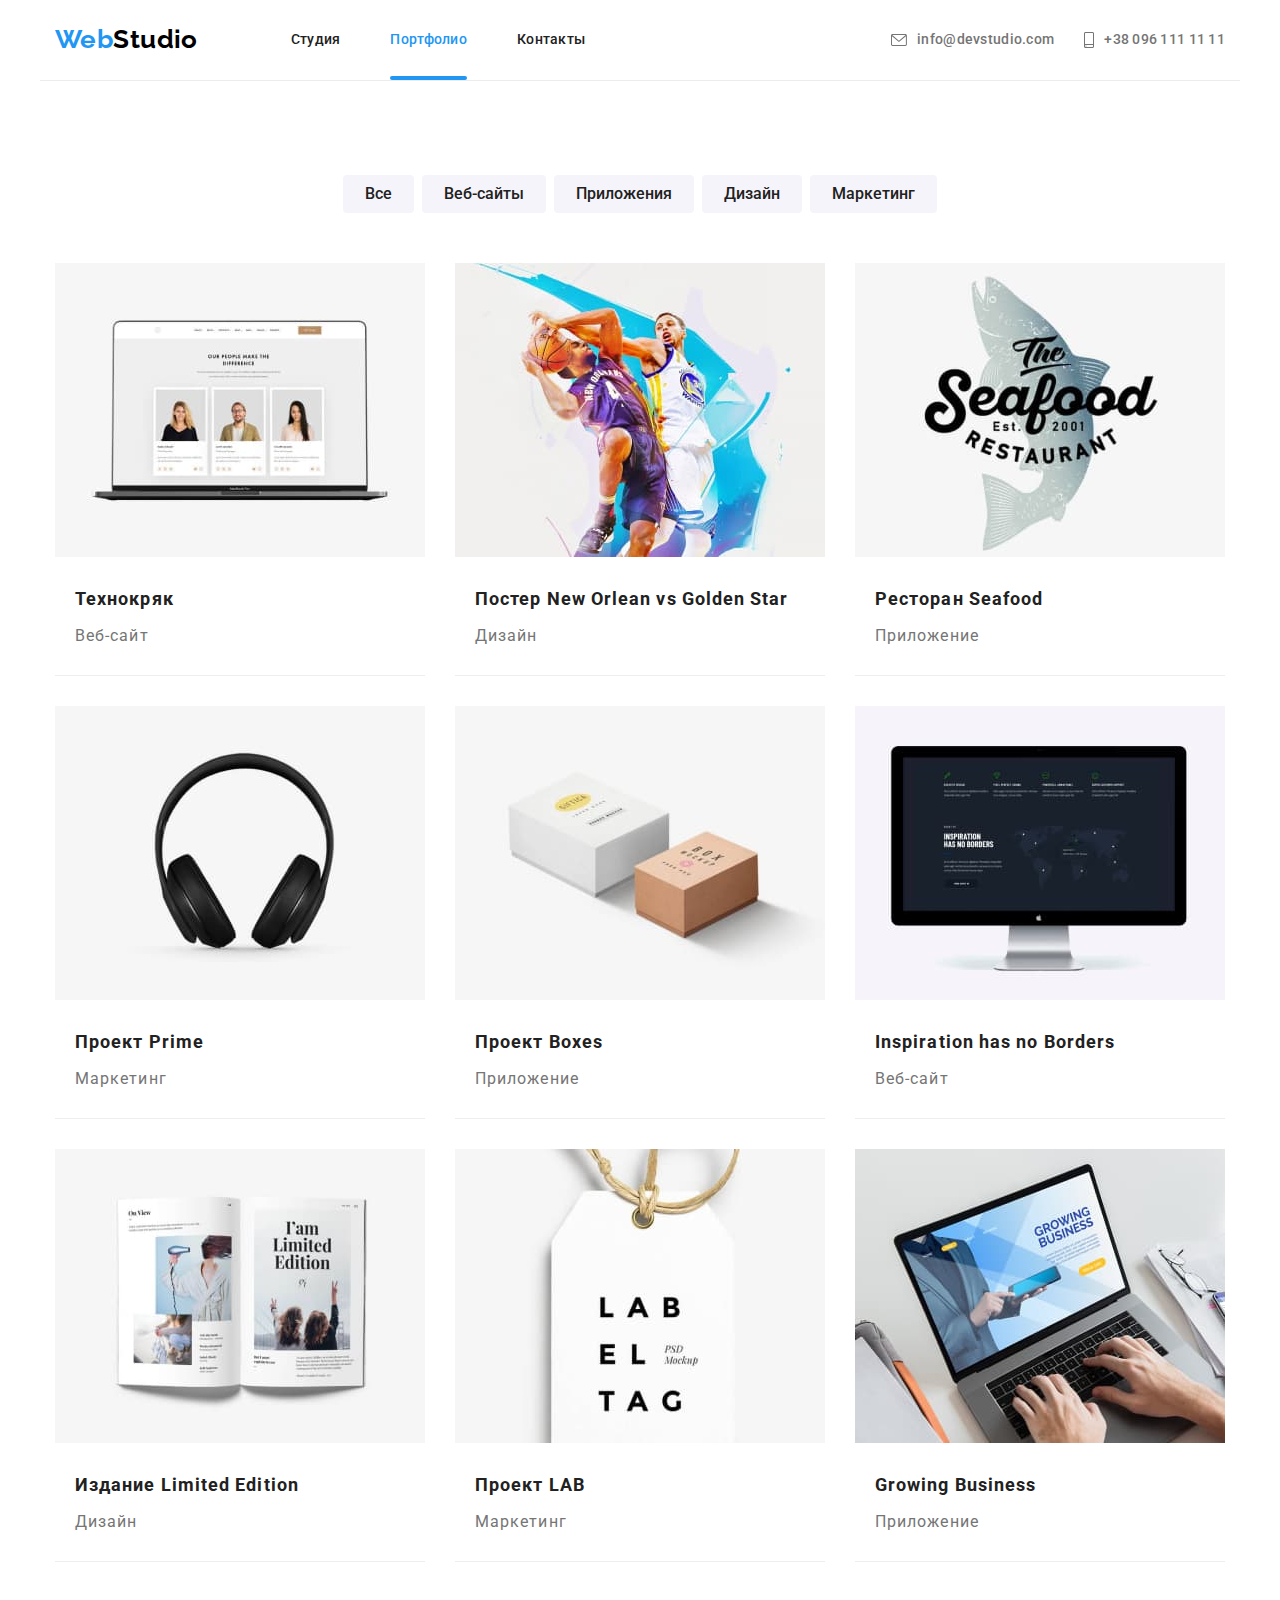
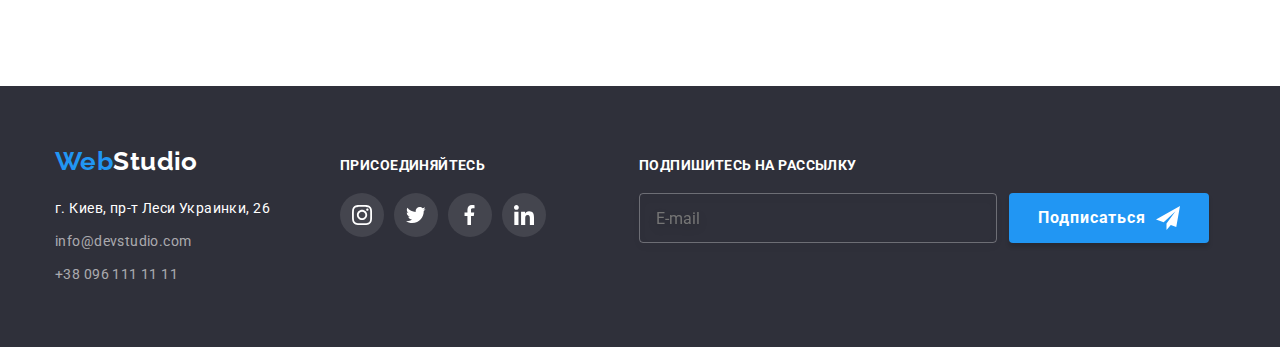
==== portfolio.html @ 3c6aea90 "1" ====
<!DOCTYPE html>
<html lang="ru">
  <head>
    <meta charset="UTF-8" />
    <meta http-equiv="X-UA-Compatible" content="IE=edge" />
    <meta name="viewport" content="width=device-width, initial-scale=1.0" />
    <title>Portfolio</title>
    <link rel="stylesheet" href="https://cdnjs.cloudflare.com/ajax/libs/modern-normalize/1.0.0/modern-normalize.min.css" />
    <link href="https://fonts.googleapis.com/css2?family=Raleway:wght@700&family=Roboto:wght@400;500;700;900&display=swap" rel="stylesheet" />
    <link rel="stylesheet" href="./css/main.min.css" />
  </head>
  <body>
    <!--Шапка страницы-->
    <header class="header">
      <div class="container header-section">
        <nav class="site-nav">
          <a href="" class="logo"><span class="logo-web">Web</span>Studio</a>
          <ul class="header-list list">
            <li class="header-list__item"><a href="./index.html" class="header-link">Студия</a></li>
            <li class="header-list__item">
              <div class="header-current"><a href="./portfolio.html" class="header-link current">Портфолио</a></div>
            </li>
            <li class="header-list__item"><a href="" class="header-link">Контакты</a></li>
          </ul>
        </nav>
        <ul class="header-adress list">
          <li class="header-adress__item">
            <a href="mailto:info@devstudio.com" class="header-adress__link"
              ><svg class="icon-mail"><use href="./img/symbol-defs.svg#icon-envelope"></use></svg>info@devstudio.com</a
            >
          </li>
          <li class="header-adress__item">
            <a href="tel:+380961111111" class="header-adress__link"
              ><svg class="icon-smartphone"><use href="./img/symbol-defs.svg#icon-smartphone"></use></svg>+38 096 111 11 11</a
            >
          </li>
        </ul>
      </div>
    </header>
    <main>
      <!--Портфолио-->
      <section class="portfolio filter">
        <div class="container">
          <h1 hidden>Портфолио</h1>
          <ul class="filter__list list">
            <li class="filter__item"><button type="button" class="filter__btn">Все</button></li>
            <li class="filter__item"><button type="button" class="filter__btn">Веб-сайты</button></li>
            <li class="filter__item"><button type="button" class="filter__btn">Приложения</button></li>
            <li class="filter__item"><button type="button" class="filter__btn">Дизайн</button></li>
            <li class="filter__item"><button type="button" class="filter__btn">Маркетинг</button></li>
          </ul>
          <ul class="portfolio-list list">
            <li class="portfolio-card">
              <a href="" class="portfolio-card__link">
                <div class="card-hover">
                  <img class="portfolio-card__img" src="./img/img.jpg" alt="Сайт Технокряк" width="370" />
                  <p class="card-hover__text is-hidden-text">Ресурс предлагает комплексные предложения с разным уровнем функционала и сервисов. Все это позволит посетителю получить исчерпывающие сведения компании или частном лице.</p>
                </div>
                <div class="portfolio-card__text">
                  <h2 class="portfolio-card__name">Технокряк</h2>
                  <p class="portfolio-filter-text">Веб-сайт</p>
                </div>
              </a>
            </li>
            <li class="portfolio-card">
              <a href="" class="portfolio-card__link">
                <div class="card-hover">
                  <img class="portfolio-card__img" src="./img/img(1).jpg" alt="Постер New Orlean vs Golden Star" width="370" />
                  <p class="card-hover__text is-hidden-text">Ресурс предлагает комплексные предложения с разным уровнем функционала и сервисов. Все это позволит посетителю получить исчерпывающие сведения компании или частном лице.</p>
                </div>
                <div class="portfolio-card__text">
                  <h2 class="portfolio-card__name">Постер New Orlean vs Golden Star</h2>
                  <p class="portfolio-filter-text">Дизайн</p>
                </div>
              </a>
            </li>
            <li class="portfolio-card">
              <a href="" class="portfolio-card__link">
                <div class="card-hover">
                  <img class="portfolio-card__img" src="./img/img(2).jpg" alt="Ресторан Seafood" width="370" />
                  <p class="card-hover__text is-hidden-text">Ресурс предлагает комплексные предложения с разным уровнем функционала и сервисов. Все это позволит посетителю получить исчерпывающие сведения компании или частном лице.</p>
                </div>
                <div class="portfolio-card__text">
                  <h2 class="portfolio-card__name">Ресторан Seafood</h2>
                  <p class="portfolio-filter-text">Приложение</p>
                </div>
              </a>
            </li>
            <li class="portfolio-card">
              <a href="" class="portfolio-card__link">
                <div class="card-hover">
                  <img class="portfolio-card__img" src="./img/img(3).jpg" alt="Проект Prime" width="370" />
                  <p class="card-hover__text is-hidden-text">Ресурс предлагает комплексные предложения с разным уровнем функционала и сервисов. Все это позволит посетителю получить исчерпывающие сведения компании или частном лице.</p>
                </div>
                <div class="portfolio-card__text">
                  <h2 class="portfolio-card__name">Проект Prime</h2>
                  <p class="portfolio-filter-text">Маркетинг</p>
                </div>
              </a>
            </li>
            <li class="portfolio-card">
              <a href="" class="portfolio-card__link">
                <div class="card-hover">
                  <img class="portfolio-card__img" src="./img/img(4).jpg" alt="Проект Boxes" width="370" />
                  <p class="card-hover__text is-hidden-text">Ресурс предлагает комплексные предложения с разным уровнем функционала и сервисов. Все это позволит посетителю получить исчерпывающие сведения компании или частном лице.</p>
                </div>
                <div class="portfolio-card__text">
                  <h2 class="portfolio-card__name">Проект Boxes</h2>
                  <p class="portfolio-filter-text">Приложение</p>
                </div>
              </a>
            </li>
            <li class="portfolio-card">
              <a href="" class="portfolio-card__link">
                <div class="card-hover">
                  <img class="portfolio-card__img" src="./img/img(5).jpg" alt="Сайт Inspiration has no Borders" width="370" />
                  <p class="card-hover__text is-hidden-text">Ресурс предлагает комплексные предложения с разным уровнем функционала и сервисов. Все это позволит посетителю получить исчерпывающие сведения компании или частном лице.</p>
                </div>
                <div class="portfolio-card__text">
                  <h2 class="portfolio-card__name">Inspiration has no Borders</h2>
                  <p class="portfolio-filter-text">Веб-сайт</p>
                </div>
              </a>
            </li>
            <li class="portfolio-card">
              <a href="" class="portfolio-card__link">
                <div class="card-hover">
                  <img class="portfolio-card__img" src="./img/img(6).jpg" alt="Издание Limited Edition" width="370" />
                  <p class="card-hover__text is-hidden-text">Ресурс предлагает комплексные предложения с разным уровнем функционала и сервисов. Все это позволит посетителю получить исчерпывающие сведения компании или частном лице.</p>
                </div>
                <div class="portfolio-card__text">
                  <h2 class="portfolio-card__name">Издание Limited Edition</h2>
                  <p class="portfolio-filter-text">Дизайн</p>
                </div>
              </a>
            </li>
            <li class="portfolio-card">
              <a href="" class="portfolio-card__link">
                <div class="card-hover">
                  <img class="portfolio-card__img" src="./img/img(7).jpg" alt="Проект LAB" width="370" />
                  <p class="card-hover__text is-hidden-text">Ресурс предлагает комплексные предложения с разным уровнем функционала и сервисов. Все это позволит посетителю получить исчерпывающие сведения компании или частном лице.</p>
                </div>
                <div class="portfolio-card__text">
                  <h2 class="portfolio-card__name">Проект LAB</h2>
                  <p class="portfolio-filter-text">Маркетинг</p>
                </div>
              </a>
            </li>
            <li class="portfolio-card">
              <a href="" class="portfolio-card__link">
                <div class="card-hover">
                  <img class="portfolio-card__img" src="./img/img(8).jpg" alt="Приложение Growing Business" width="370" />
                  <p class="card-hover__text is-hidden-text">Ресурс предлагает комплексные предложения с разным уровнем функционала и сервисов. Все это позволит посетителю получить исчерпывающие сведения компании или частном лице.</p>
                </div>
                <div class="portfolio-card__text">
                  <h2 class="portfolio-card__name">Growing Business</h2>
                  <p class="portfolio-filter-text">Приложение</p>
                </div>
              </a>
            </li>
          </ul>
        </div>
      </section>
    </main>
    <!--Футер-->
    <footer class="footer">
      <div class="container">
        <div>
          <a href="" class="footer__logo"> <span class="footer__logo__web"> Web</span>Studio</a>
          <address class="footer-address">
            <ul class="list">
              <li class="footer-adress__item"><p class="footer-adress__text">г. Киев, пр-т Леси Украинки, 26</p></li>
              <li class="footer-adress__item"><a href="mailto:info@devstudio.com" class="footer-adress__link">info@devstudio.com</a></li>
              <li class="footer-adress__item"><a href="tel:+380961111111" class="footer-adress__link">+38 096 111 11 11</a></li>
            </ul>
          </address>
        </div>
        <div class="footer-social">
          <p class="connect">присоединяйтесь</p>
          <ul class="footer-social__list list">
            <li class="footer-social__item">
              <a href="" class="footer-social__icon">
                <svg class="footer-icon-social" width="20" height="20">
                  <use href="./img/symbol-defs.svg#icon-instagram"></use>
                </svg>
              </a>
            </li>
            <li class="footer-social__item">
              <a href="" class="footer-social__icon">
                <svg class="footer-icon-social" width="20" height="20">
                  <use href="./img/symbol-defs.svg#icon-twitter"></use>
                </svg>
              </a>
            </li>
            <li class="footer-social__item">
              <a href="" class="footer-social__icon">
                <svg class="footer-icon-social" width="20" height="20">
                  <use href="./img/symbol-defs.svg#icon-facebook"></use>
                </svg>
              </a>
            </li>
            <li class="footer-social__item">
              <a href="" class="footer-social__icon">
                <svg class="footer-icon-social" width="20" height="20">
                  <use href="./img/symbol-defs.svg#icon-linkedin"></use>
                </svg>
              </a>
            </li>
          </ul>
        </div>

        <form name="footer-form" autocomplete="on" class="footer__subscribe">
          <label for="email" class="footer-form__title">Подпишитесь на рассылку</label>
          <div class="footer-form__container">
            <input class="footer-form__input" type="email" name="email" id="email" placeholder="E-mail" />

            <button type="submit" class="footer-form__button">
              Подписаться
              <svg class="footer-form__icon" width="24" height="24">
                <use href="./img/symbol-defs.svg#icon-send"></use>
              </svg>
            </button>
          </div>
        </form>
      </div>
    </footer>
  </body>
</html>
---- css/main.min.css ----
body{font-family:"Roboto", "sans-serif";color:#757575;font-size:14px;letter-spacing:0.03em;background-color:#fff}.container{width:1200px;padding-left:15px;padding-right:15px;margin:auto}.section{padding-top:94px;padding-bottom:94px}h1,h2,h3,h4,h5,h6,p,ul{margin:0;padding:0}img{display:block;max-width:100%;height:auto}a{text-decoration:none}.list{list-style:none}.visually-hidden{position:absolute;width:1px;height:1px;margin:-1px;border:0;padding:0;white-space:nowrap;clip-path:inset(100%);clip:rect(0 0 0 0);overflow:hidden}.logo{font-family:"Raleway";font-weight:700;font-size:26px;line-height:1.19;color:#000;align-items:center;display:block;padding-top:24px;padding-bottom:25px}.logo-web{color:#2196f3}.header .container{border-bottom:1px solid #ececec}.header-section{display:flex;align-items:center;text-align:center}.site-nav{display:flex}.header-list{display:flex;margin-left:93px}.header-link{font-weight:500;line-height:1.14;letter-spacing:0.02em;color:#212121;align-items:center;display:block;padding-top:32px;padding-bottom:32px;transition:color 250ms cubic-bezier(0.4, 0, 0.2, 1)}.header-link:hover,.header-link:focus{color:#2196f3}.header-link.current{color:#2196f3}.header-list .header-list__item:not(:last-child){margin-right:50px}.header-current{display:block;position:relative}.header-current::after{display:block;content:"";position:absolute;left:0;bottom:0;width:100%;height:4px;background-color:#2196f3;border-radius:2px}.header-adress{display:flex;margin-left:auto}.header-adress__link{display:flex;align-items:center;font-weight:500;line-height:1.14;letter-spacing:0.02em;color:#757575;padding-top:32px;padding-bottom:32px;transition:color 250ms cubic-bezier(0.4, 0, 0.2, 1)}.header-adress__link:hover,.header-adress__link:focus{color:#2196f3}.header-adress .header-adress__item:not(:last-child){margin-right:30px}.icon-mail{width:16px;height:12px;margin-right:10px;fill:currentColor}.icon-smartphone{width:10px;height:16px;margin-right:10px;fill:currentColor}.hero{background-color:#2f303a;text-align:center;padding-top:200px;padding-bottom:200px;background-image:linear-gradient(rgba(47,48,58,0.4), rgba(47,48,58,0.4)),url(../img/hero.jpg);background-repeat:no-repeat;background-size:auto;margin-right:auto;margin-left:auto;background-position:center}.hero__title{font-weight:900;font-size:44px;line-height:1.36;letter-spacing:0.06em;text-transform:uppercase;color:#fff;width:696px;margin-top:0;margin-bottom:30px;margin-left:auto;margin-right:auto}.hero__btn{cursor:pointer;font-family:inherit;font-weight:700;font-size:16px;line-height:1.88;letter-spacing:0.06em;color:#fff;background:#2196f3;box-shadow:0px 4px 4px rgba(0,0,0,0.15);border-radius:4px;border:none;padding:10px 32px;transition:background-color 250ms cubic-bezier(0.4, 0, 0.2, 1),filter cubic-bezier(0.4, 0, 0.2, 1)}.hero__btn:hover,.hero__btn:focus{background-color:#188ce8;filter:drop-shadow(0px 4px 4px rgba(0,0,0,0.25))}.backdrop{position:fixed;top:0;left:0;width:100%;height:100%;background-color:rgba(0,0,0,0.2);transition:opacity 500ms cubic-bezier(0.4, 0, 0.2, 1),visibility 500ms cubic-bezier(0.4, 0, 0.2, 1)}.backdrop.is-hidden{opacity:0;pointer-events:none;visibility:hidden}.modal{position:absolute;min-width:528px;min-height:581px;padding:40px;background-color:#fff;left:50%;top:50%;transform:translate(-50%, -50%) scale(1);transition:transform 500ms cubic-bezier(0.4, 0, 0.2, 1);box-shadow:0px 1px 3px rgba(0,0,0,0.12),0px 1px 1px rgba(0,0,0,0.14),0px 2px 1px rgba(0,0,0,0.2);border-radius:4px}.backdrop.is-hidden .modal{transform:translate(-50%, -50%) scale(0)}.modal__btn{position:absolute;cursor:pointer;top:8px;right:8px;display:flex;align-items:center;justify-content:center;background:#fff;border:1px solid rgba(0,0,0,0.1);width:30px;height:30px;border-radius:50%}.modal__btn:hover .modal-icon__close,.modal__btn:focus .modal-icon__close{fill:#2196f3}.modal-icon__close{fill:#000;transition:fill 250ms cubic-bezier(0.4, 0, 0.2, 1)}.modal__title{font-weight:700;font-size:20px;line-height:1.15;text-align:center;margin-bottom:12px;letter-spacing:.03em;color:#212121}.modal-field__label{display:block;font-weight:400;font-size:12px;line-height:1.17;letter-spacing:0.01em;color:#757575;margin-bottom:4px}.modal-field{position:relative;margin-bottom:10px;display:block}.modal-field:last-child{margin-bottom:20px}.modal-field input{padding-left:42px;width:100%;height:40px;border:1px solid rgba(33,33,33,0.2);border-radius:4px;transition:border-color 250ms cubic-bezier(0.4, 0, 0.2, 1)}input:hover,input:focus{border-color:#2196f3;outline:none}.icon{transition:fill cubic-bezier(0.4, 0, 0.2, 1);pointer-events:none}input:hover+.icon,input:focus+.icon{fill:#2196f3}.modal__name{display:block;position:absolute;width:18px;height:18px;bottom:9px;left:12px}.modal__phone{display:block;position:absolute;width:18px;height:18px;bottom:9px;left:12px}.modal__mail{display:block;position:absolute;width:18px;height:18px;bottom:9px;left:12px}.comentary{display:block;resize:none;padding:12px 16px;margin-bottom:20px;width:100%;height:120px;border:1px solid rgba(33,33,33,0.2);box-sizing:border-box;border-radius:4px;transition:border-color 250ms cubic-bezier(0.4, 0, 0.2, 1)}.comentary:hover,.comentary:focus{border-color:#2196f3;outline:none}.comentary::placeholder{font-weight:400;font-size:12px;line-height:14px;letter-spacing:0.01em;color:rgba(117,117,117,0.5)}.policy{margin-bottom:30px}.check__text{display:flex;text-align:center;align-items:center;justify-content:center;font-size:14px;line-height:1.71;letter-spacing:.03em;color:#757575}.check__text::before{content:"";cursor:pointer;width:16px;height:15px;border:1px solid #212121;border-radius:3px;margin-right:8px;color:#212121;transition:background-color 250ms cubic-bezier(0.4, 0, 0.2, 1),border 250ms cubic-bezier(0.4, 0, 0.2, 1),background-image 250ms cubic-bezier(0.4, 0, 0.2, 1)}.input-check:checked+.check__text::before{background-color:#2196f3;border:none;background-image:url(/img/icon-check.svg)}.conditions{color:#2196f3;text-decoration:underline}.form__button{display:block;cursor:pointer;width:200px;height:50px;margin-left:auto;margin-right:auto;background-color:#2196f3;border-radius:4px;border:none;box-shadow:0px 4px 4px rgba(0,0,0,0.15);align-items:center;text-align:center;letter-spacing:0.06em;color:#fff;transition:backgorund-color 250ms cubic-bezier(0.4, 0, 0.2, 1)}.form__button:hover,.form__button:focus{background-color:#188ce8}.features{display:flex;flex-direction:column}.features__list{display:flex;flex-direction:row}.features__li{display:block}.features__li::before{content:"";display:block;width:270px;height:120px;margin-bottom:30px;background-color:#f5f4fa;background-repeat:no-repeat;background-position:center}.features__li:not(:last-child){margin-right:30px}.features__item{font-size:14px;font-weight:700;line-height:1.14;text-transform:uppercase;color:#212121;letter-spacing:.03em;margin-bottom:10px}.features__text{line-height:1.71;color:#757575;font-weight:400;letter-spacing:.03em;font-size:14px}.antenna::before{background-image:url(../img/features/antenna.svg)}.clock::before{background-image:url(../img/features/clock.svg)}.diagram::before{background-image:url(../img/features/diagram.svg)}.astronaut::before{background-image:url(../img/features/astronaut.svg)}.works{padding-top:0}.works__title{font-weight:700;font-size:36px;line-height:1.17;text-align:center;color:#212121;margin-bottom:50px}.works__list{display:flex}.works__img{display:block}.works__img:not(:last-child){margin-right:30px}.works__text{display:block;position:relative}.works__p{display:flex;position:absolute;width:370px;height:70px;font-weight:700;font-size:14px;line-height:16px;align-items:center;justify-content:center;letter-spacing:0.03em;text-transform:uppercase;color:#fff;background-color:rgba(47,48,58,0.8);transform:translateY(-100%)}.team{background-color:#f5f4fa;display:flex;flex-direction:column}.team__title{display:block;margin-bottom:50px;font-weight:700;font-size:36px;line-height:1.17;text-align:center;color:#212121;letter-spacing:.03em}.team__list{display:flex}.team__item{width:270px;display:block;flex-direction:column;align-items:center;box-shadow:0px 1px 3px rgba(0,0,0,0.12),0px 1px 1px rgba(0,0,0,0.14),0px 2px 1px rgba(0,0,0,0.2);border-radius:0px 0px 4px 4px;background-color:#fff}.team__item:not(:last-child){margin-right:30px}.team__img{display:block}.team__name{display:block;margin-bottom:10px;font-weight:500;font-size:16px;line-height:1.19;text-align:center;color:#212121}.team__text{font-size:16px;line-height:1.19;text-align:center;color:#757575;margin-bottom:16px}.team__card{padding-top:30px;padding-bottom:30px}.social{display:flex;justify-content:center}.social__item{margin-right:10px}.social__item:last-child{margin:0}.social__link{display:flex;width:44px;height:44px;align-items:center;justify-content:center;color:#afb1b8;fill:currentColor;border-radius:50px;transition:background-color 250ms cubic-bezier(0.4, 0, 0.2, 1),color 250ms cubic-bezier(0.4, 0, 0.2, 1)}.social__link:hover,.social__link:focus{background-color:#2196f3;color:#fff}.clients{display:flex;flex-direction:column;text-align:center}.clients__title{display:block;margin-bottom:50px;font-weight:700;font-size:36px;line-height:1.17;text-align:center;color:#212121;letter-spacing:.03em}.clients__list{display:flex;align-items:center;text-align:center;justify-content:center}.clients__link{display:flex;align-items:center;text-align:center;width:170px;height:92px;justify-content:center;border:1px solid #afb1b8;border-radius:4px;color:#afb1b8;fill:currentColor;transition:color 250ms cubic-bezier(0.4, 0, 0.2, 1),border 250ms cubic-bezier(0.4, 0, 0.2, 1)}.clients__link:hover,.clients__link:focus{border:1px solid #2196f3;color:#2196f3}.clients__item:not(:last-child){margin-right:30px}.filter{padding-top:94px;padding-bottom:94px}.filter__list{display:flex;margin-bottom:50px;justify-content:center}.filter__btn{cursor:pointer;border:none;font-family:"Roboto";font-weight:500;font-size:16px;line-height:1.62;text-align:center;background-color:#f5f4fa;color:#212121;padding:6px 22px;border-color:transparent;border-radius:4px;transition:box-shadow 250ms cubic-bezier(0.4, 0, 0.2, 1),background-color 250ms cubic-bezier(0.4, 0, 0.2, 1),color 250ms cubic-bezier(0.4, 0, 0.2, 1)}.filter__btn:hover,.filter__btn:focus{color:#fff;background-color:#2196f3;box-shadow:0px 3px 1px rgba(0,0,0,0.1),0px 1px 2px rgba(0,0,0,0.08),0px 2px 2px rgba(0,0,0,0.12)}.filter__item:not(:last-child){margin-right:8px}.portfolio-list{display:flex;flex-wrap:wrap}.portfolio-card{display:block;width:370px;margin-right:30px;margin-bottom:30px;border-bottom:1px solid #eeeeee}.portfolio-card:nth-child(3n){margin-right:0}.portfolio-card__link{display:block;position:relative;font-weight:700;font-size:18px;line-height:2;letter-spacing:0.06em;color:#212121;text-decoration:none;background-color:#fff;background-size:contain;transition:box-shadow 250ms cubic-bezier(0.4, 0, 0.2, 1)}.portfolio-card__link:hover,.portfolio-card__link:focus{box-shadow:0px 1px 1px rgba(0,0,0,0.12),0px 4px 4px rgba(0,0,0,0.06),1px 4px 6px rgba(0,0,0,0.16)}.card-hover{display:block;position:relative;overflow:hidden}.card-hover__text{position:absolute;font-weight:400;font-size:18px;line-height:1.55;letter-spacing:0.03em;color:#fff;background-color:rgba(33,150,243,0.9);bottom:0;left:0;padding:63px 24px;transform:translateY(101%);transition:transform 250ms cubic-bezier(0.4, 0, 0.2, 1)}.portfolio-card__link:hover .card-hover__text,.portfolio-card__link:focus .card-hover__text{transform:translateY(0)}.portfolio-card__text{padding:24px 20px}.portfolio-card__name{font-weight:700;font-size:18px;line-height:2;letter-spacing:0.06em;color:#212121;display:block;margin-bottom:4px}.portfolio-filter-text{font-weight:400;font-size:16px;line-height:1.88;color:#757575}.footer{background:#2f303a;padding-top:60px;padding-bottom:60px}.footer>.container{display:flex;align-items:baseline}.footer__logo{font-family:"Raleway";font-weight:700;font-size:26px;line-height:1.19;color:#fff;display:block;margin-bottom:20px}.footer__logo__web{color:#2196f3}.footer-address{display:block}.footer-adress__text{font-style:normal;line-height:1.71;color:#fff}.footer-adress__item:not(:last-child){margin-bottom:9px}.footer-adress__link{font-style:normal;line-height:1.71;color:rgba(255,255,255,0.6);transition:color 250ms cubic-bezier(0.4, 0, 0.2, 1)}.footer-adress__link:hover,.footer-adress__link:focus{color:#2196f3}.connect{font-weight:700;font-size:14px;line-height:1.1428;letter-spacing:0.03em;text-transform:uppercase;margin-bottom:20px;color:#fff}.footer-social{margin-left:70px}.footer-social__list{display:flex}.footer-social__item:not(:last-child){margin-right:10px}.footer-social__icon{display:flex;color:#fff;fill:currentColor;width:44px;height:44px;align-items:center;justify-content:center;background-color:rgba(255,255,255,0.1);border-radius:50%;transition:background-color 250ms cubic-bezier(0.4, 0, 0.2, 1)}.footer-social__icon:hover,.footer-social__icon:focus{background-color:#2196f3}.footer__subscribe{display:block;margin-left:93px}.footer-form__title{display:block;font-weight:700;font-size:14px;line-height:1.1428;letter-spacing:0.03em;text-transform:uppercase;margin-bottom:20px;color:#fff}.footer-form__container{display:flex}.footer-form__input{width:358px;height:50px;font-weight:400;font-size:16px;line-height:1.25;margin:0;padding:15px 16px;color:#fff;border:1px solid rgba(255,255,255,0.3);filter:drop-shadow(0px 4px 4px rgba(0,0,0,0.15));border-radius:4px;background-color:transparent}.footer-form__button{display:flex;justify-content:center;align-items:center;width:200px;height:50px;margin-left:12px;cursor:pointer;font-family:inherit;font-weight:700;font-size:16px;line-height:1.88;letter-spacing:0.06em;color:#fff;background-color:#2196f3;border-radius:4px;box-shadow:0px 4px 4px rgba(0,0,0,0.15);border-radius:4px;border:none;transition:background-color 250ms cubic-bezier(0.4, 0, 0.2, 1),filter cubic-bezier(0.4, 0, 0.2, 1)}.footer-form__button:hover,.footer-form__button:focus{background-color:#188ce8;filter:drop-shadow(0px 4px 4px rgba(0,0,0,0.25))}.footer-form__icon{display:block;margin-left:10px;fill:currentColor}
/*# sourceMappingURL=main.min.css.map */
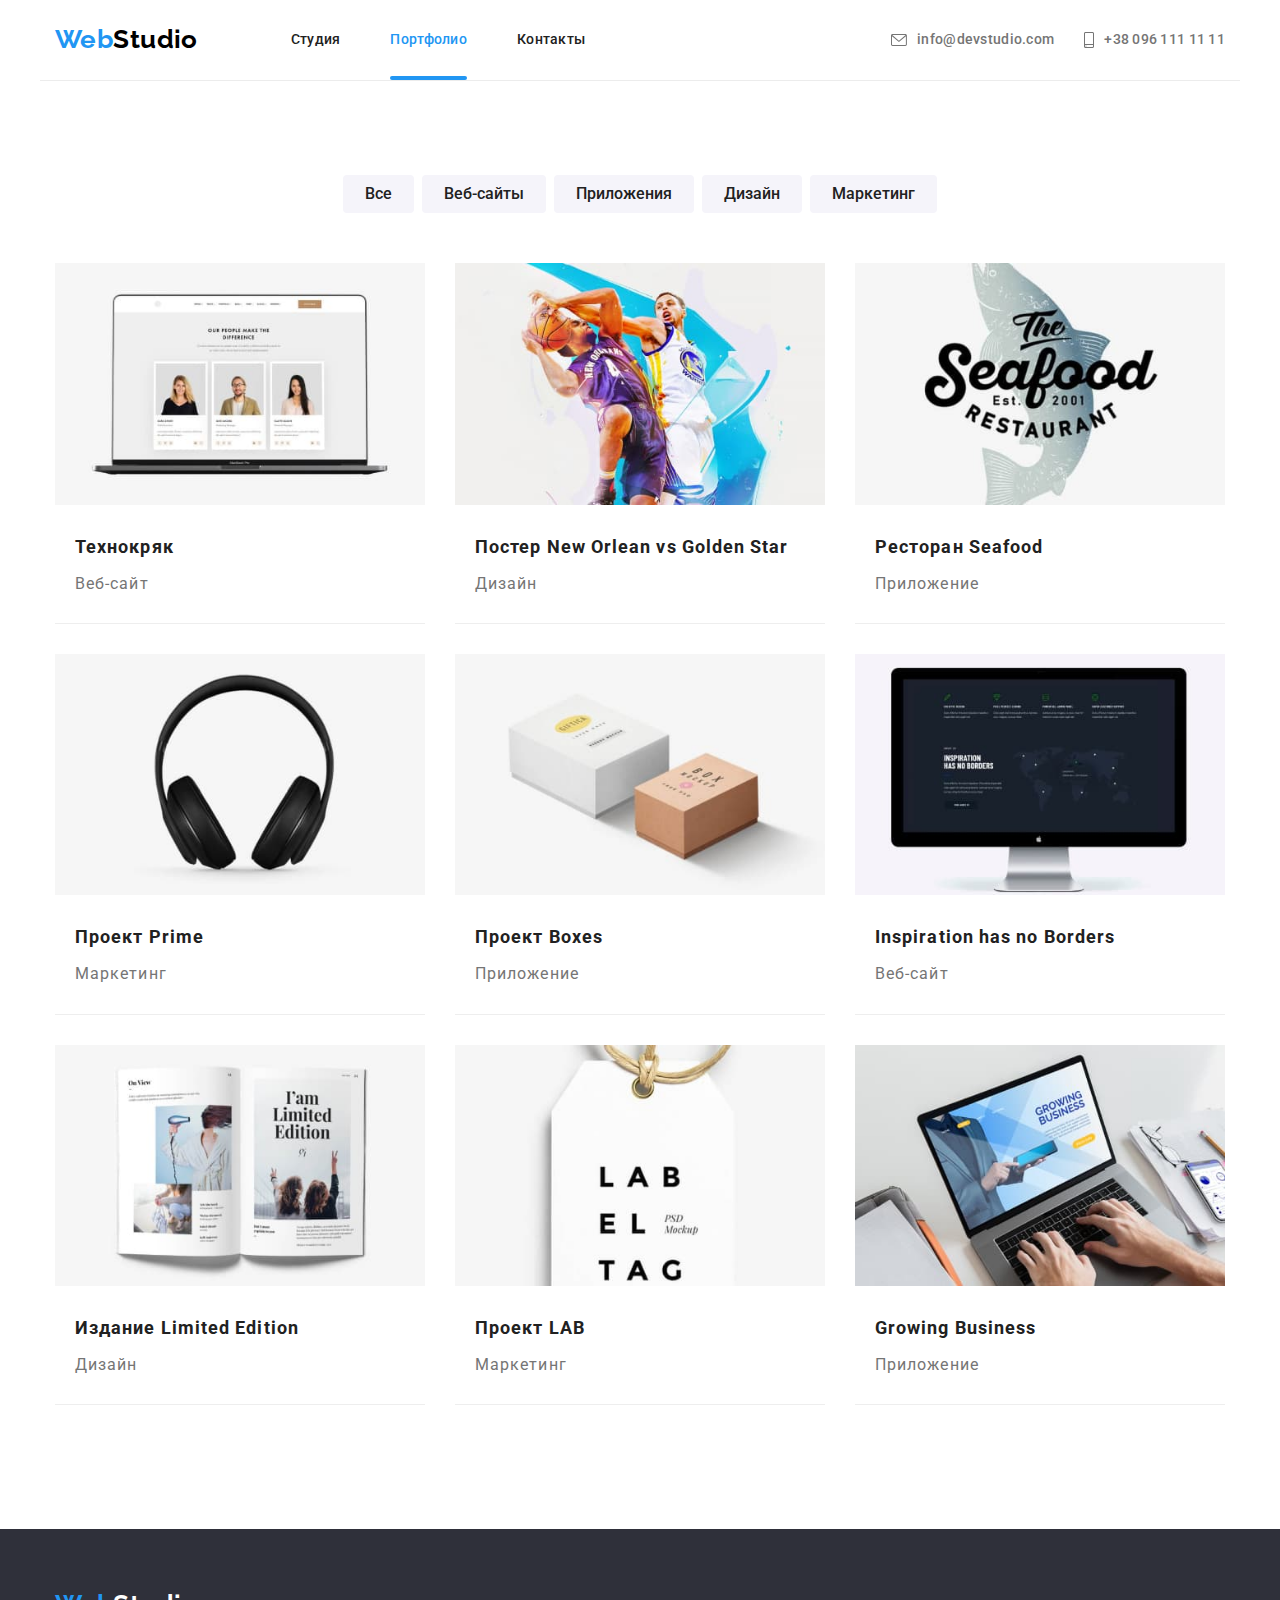
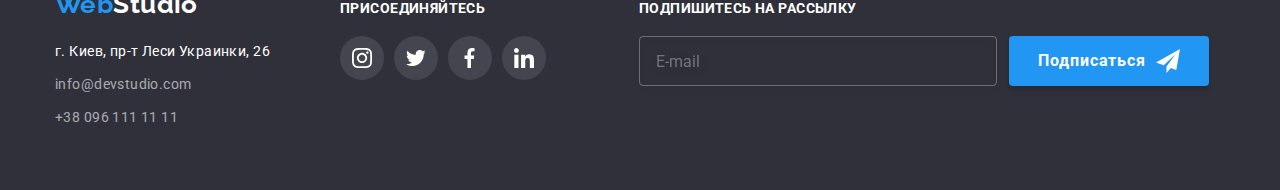
==== commit 06dff96e: "1" ====
--- a/portfolio.html
+++ b/portfolio.html
@@ -35,6 +35,39 @@
             >
           </li>
         </ul>
+        <button type="button" class="menu-button js-open-menu">
+          <svg class="mobile-menu-icon" width="40" height="40" aria-label="Открыть мобильное меню">
+            <use class="icon-open" href="./img/symbol-defs.svg#menu-open"></use>
+          </svg>
+        </button>
+
+        <div class="mobile-menu js-menu-container">
+          <button type="button" class="menu-button menu-close-button js-close-menu">
+            <svg class="mobile-menu-icon" width="40" height="40" aria-label="Закрыть мобильное меню">
+              <use class="icon-close" href="./img/symbol-defs.svg#menu-close"></use>
+            </svg>
+          </button>
+
+          <nav class="nav">
+            <ul class="nav-list list">
+              <li class="nav-list__item"><a href="./index.html" class="nav-list__link">Студия</a></li>
+              <li class="nav-list__item"><a href="./portfolio.html" class="nav-list__link current">Портфолио</a></li>
+              <li class="nav-list__item"><a href="Контакты" class="nav-list__link">Контакты</a></li>
+            </ul>
+          </nav>
+          <ul class="contact-list list">
+            <li class="contact-list__item"><a href="tel:+380961111111" class="contact-mob__link">+38 096 111 11 11</a></li>
+            <li class="contact-list__item">
+              <a href="mailto:info@devstudio.com" class="contact-list__link">info@devstudio.com</a>
+            </li>
+          </ul>
+          <ul class="mobile-social list">
+            <li class="mobile-social__item"><a class="mobile-social__link" href="">Instagram</a></li>
+            <li class="mobile-social__item"><a class="mobile-social__link" href="">Twitter</a></li>
+            <li class="mobile-social__item"><a class="mobile-social__link" href="">Facebook</a></li>
+            <li class="mobile-social__item"><a class="mobile-social__link" href="">LinkedIn</a></li>
+          </ul>
+        </div>
       </div>
     </header>
     <main>
@@ -53,7 +86,12 @@
             <li class="portfolio-card">
               <a href="" class="portfolio-card__link">
                 <div class="card-hover">
-                  <img class="portfolio-card__img" src="./img/img.jpg" alt="Сайт Технокряк" width="370" />
+                  <picture>
+                    <source srcset="./img/portfolio-mob-1x.jpg 1x, ./img/portfolio-mob-2x.jpg 2x" media="(min-width: 1200px)" />
+                    <source srcset="./img/portfolio-tablet-1x.jpg 1x, ./img/portfolio-tablet-2x.jpg 2x" media="(min-width: 768px)" />
+                    <source srcset="./img/portfolio-desktop-1x.jpg 1x, ./img/portfolio-desktop-2x.jpg 2x" media="(max-width: 767px)" />
+                    <img src="./img/portfolio-mob-1x.jpg" alt="Веб-сайты" />
+                  </picture>
                   <p class="card-hover__text is-hidden-text">Ресурс предлагает комплексные предложения с разным уровнем функционала и сервисов. Все это позволит посетителю получить исчерпывающие сведения компании или частном лице.</p>
                 </div>
                 <div class="portfolio-card__text">
@@ -65,7 +103,12 @@
             <li class="portfolio-card">
               <a href="" class="portfolio-card__link">
                 <div class="card-hover">
-                  <img class="portfolio-card__img" src="./img/img(1).jpg" alt="Постер New Orlean vs Golden Star" width="370" />
+                  <picture>
+                    <source srcset="./img/portfolio-mob-1x-1.jpg 1x, ./img/portfolio-mob-2x-1.jpg 2x" media="(min-width: 1200px)" />
+                    <source srcset="./img/portfolio-tablet-1x-1.jpg 1x, ./img/portfolio-tablet-2x-1.jpg 2x" media="(min-width: 768px)" />
+                    <source srcset="./img/portfolio-desktop-1x-1.jpg 1x, ./img/portfolio-desktop-2x-1.jpg 2x" media="(max-width: 767px)" />
+                    <img src="./img/portfolio-mob-1x-1.jpg" alt="Дизайн" />
+                  </picture>
                   <p class="card-hover__text is-hidden-text">Ресурс предлагает комплексные предложения с разным уровнем функционала и сервисов. Все это позволит посетителю получить исчерпывающие сведения компании или частном лице.</p>
                 </div>
                 <div class="portfolio-card__text">
@@ -77,7 +120,12 @@
             <li class="portfolio-card">
               <a href="" class="portfolio-card__link">
                 <div class="card-hover">
-                  <img class="portfolio-card__img" src="./img/img(2).jpg" alt="Ресторан Seafood" width="370" />
+                  <picture>
+                    <source srcset="./img/portfolio-mob-1x-2.jpg 1x, ./img/portfolio-mob-2x-2.jpg 2x" media="(min-width: 1200px)" />
+                    <source srcset="./img/portfolio-tablet-1x-2.jpg 1x, ./img/portfolio-tablet-2x-2.jpg 2x" media="(min-width: 768px)" />
+                    <source srcset="./img/portfolio-desktop-1x-2.jpg 1x, ./img/portfolio-desktop-2x-2.jpg 2x" media="(max-width: 767px)" />
+                    <img src="./img/portfolio-mob-1x-2.jpg" alt="Приложение" />
+                  </picture>
                   <p class="card-hover__text is-hidden-text">Ресурс предлагает комплексные предложения с разным уровнем функционала и сервисов. Все это позволит посетителю получить исчерпывающие сведения компании или частном лице.</p>
                 </div>
                 <div class="portfolio-card__text">
@@ -89,7 +137,12 @@
             <li class="portfolio-card">
               <a href="" class="portfolio-card__link">
                 <div class="card-hover">
-                  <img class="portfolio-card__img" src="./img/img(3).jpg" alt="Проект Prime" width="370" />
+                  <picture>
+                    <source srcset="./img/portfolio-mob-1x-3.jpg 1x, ./img/portfolio-mob-2x-3.jpg 2x" media="(min-width: 1200px)" />
+                    <source srcset="./img/portfolio-tablet-1x-3.jpg 1x, ./img/portfolio-tablet-2x-3.jpg 2x" media="(min-width: 768px)" />
+                    <source srcset="./img/portfolio-desktop-1x-3.jpg 1x, ./img/portfolio-desktop-2x-3.jpg 2x" media="(max-width: 767px)" />
+                    <img src="./img/portfolio-mob-1x-3.jpg" alt="Приложение" />
+                  </picture>
                   <p class="card-hover__text is-hidden-text">Ресурс предлагает комплексные предложения с разным уровнем функционала и сервисов. Все это позволит посетителю получить исчерпывающие сведения компании или частном лице.</p>
                 </div>
                 <div class="portfolio-card__text">
@@ -101,7 +154,12 @@
             <li class="portfolio-card">
               <a href="" class="portfolio-card__link">
                 <div class="card-hover">
-                  <img class="portfolio-card__img" src="./img/img(4).jpg" alt="Проект Boxes" width="370" />
+                  <picture>
+                    <source srcset="./img/portfolio-mob-1x-4.jpg 1x, ./img/portfolio-mob-2x-4.jpg 2x" media="(min-width: 1200px)" />
+                    <source srcset="./img/portfolio-tablet-1x-4.jpg 1x, ./img/portfolio-tablet-2x-4.jpg 2x" media="(min-width: 768px)" />
+                    <source srcset="./img/portfolio-desktop-1x-4.jpg 1x, ./img/portfolio-desktop-2x-4.jpg 2x" media="(max-width: 767px)" />
+                    <img src="./img/portfolio-mob-1x-4.jpg" alt="Маркетинг" />
+                  </picture>
                   <p class="card-hover__text is-hidden-text">Ресурс предлагает комплексные предложения с разным уровнем функционала и сервисов. Все это позволит посетителю получить исчерпывающие сведения компании или частном лице.</p>
                 </div>
                 <div class="portfolio-card__text">
@@ -113,7 +171,12 @@
             <li class="portfolio-card">
               <a href="" class="portfolio-card__link">
                 <div class="card-hover">
-                  <img class="portfolio-card__img" src="./img/img(5).jpg" alt="Сайт Inspiration has no Borders" width="370" />
+                  <picture>
+                    <source srcset="./img/portfolio-mob-1x-5.jpg 1x, ./img/portfolio-mob-2x-5.jpg 2x" media="(min-width: 1200px)" />
+                    <source srcset="./img/portfolio-tablet-1x-5.jpg 1x, ./img/portfolio-tablet-2x-5.jpg 2x" media="(min-width: 768px)" />
+                    <source srcset="./img/portfolio-desktop-1x-5.jpg 1x, ./img/portfolio-desktop-2x-5.jpg 2x" media="(max-width: 767px)" />
+                    <img src="./img/portfolio-mob-1x-5.jpg" alt="Приложение" />
+                  </picture>
                   <p class="card-hover__text is-hidden-text">Ресурс предлагает комплексные предложения с разным уровнем функционала и сервисов. Все это позволит посетителю получить исчерпывающие сведения компании или частном лице.</p>
                 </div>
                 <div class="portfolio-card__text">
@@ -125,7 +188,12 @@
             <li class="portfolio-card">
               <a href="" class="portfolio-card__link">
                 <div class="card-hover">
-                  <img class="portfolio-card__img" src="./img/img(6).jpg" alt="Издание Limited Edition" width="370" />
+                  <picture>
+                    <source srcset="./img/portfolio-mob-1x-6.jpg 1x, ./img/portfolio-mob-2x-6.jpg 2x" media="(min-width: 1200px)" />
+                    <source srcset="./img/portfolio-tablet-1x-6.jpg 1x, ./img/portfolio-tablet-2x-6.jpg 2x" media="(min-width: 768px)" />
+                    <source srcset="./img/portfolio-desktop-1x-6.jpg 1x, ./img/portfolio-desktop-2x-6.jpg 2x" media="(max-width: 767px)" />
+                    <img src="./img/portfolio-mob-1x-6.jpg" alt="Веб-сайты" />
+                  </picture>
                   <p class="card-hover__text is-hidden-text">Ресурс предлагает комплексные предложения с разным уровнем функционала и сервисов. Все это позволит посетителю получить исчерпывающие сведения компании или частном лице.</p>
                 </div>
                 <div class="portfolio-card__text">
@@ -137,7 +205,12 @@
             <li class="portfolio-card">
               <a href="" class="portfolio-card__link">
                 <div class="card-hover">
-                  <img class="portfolio-card__img" src="./img/img(7).jpg" alt="Проект LAB" width="370" />
+                  <picture>
+                    <source srcset="./img/portfolio-mob-1x-7.jpg 1x, ./img/portfolio-mob-2x-7.jpg 2x" media="(min-width: 1200px)" />
+                    <source srcset="./img/portfolio-tablet-1x-7.jpg 1x, ./img/portfolio-tablet-2x-7.jpg 2x" media="(min-width: 768px)" />
+                    <source srcset="./img/portfolio-desktop-1x-7.jpg 1x, ./img/portfolio-desktop-2x-7.jpg 2x" media="(max-width: 767px)" />
+                    <img src="./img/portfolio-mob-1x-7.jpg" alt="Дизайн" />
+                  </picture>
                   <p class="card-hover__text is-hidden-text">Ресурс предлагает комплексные предложения с разным уровнем функционала и сервисов. Все это позволит посетителю получить исчерпывающие сведения компании или частном лице.</p>
                 </div>
                 <div class="portfolio-card__text">
@@ -149,7 +222,12 @@
             <li class="portfolio-card">
               <a href="" class="portfolio-card__link">
                 <div class="card-hover">
-                  <img class="portfolio-card__img" src="./img/img(8).jpg" alt="Приложение Growing Business" width="370" />
+                  <picture>
+                    <source srcset="./img/portfolio-mob-1x-8.jpg 1x, ./img/portfolio-mob-2x-8.jpg 2x" media="(min-width: 1200px)" />
+                    <source srcset="./img/portfolio-tablet-1x-8.jpg 1x, ./img/portfolio-tablet-2x-8.jpg 2x" media="(min-width: 768px)" />
+                    <source srcset="./img/portfolio-desktop-1x-8.jpg 1x, ./img/portfolio-desktop-2x-8.jpg 2x" media="(max-width: 767px)" />
+                    <img src="./img/portfolio-mob-1x-8.jpg" alt="Маркетинг" />
+                  </picture>
                   <p class="card-hover__text is-hidden-text">Ресурс предлагает комплексные предложения с разным уровнем функционала и сервисов. Все это позволит посетителю получить исчерпывающие сведения компании или частном лице.</p>
                 </div>
                 <div class="portfolio-card__text">
@@ -165,7 +243,7 @@
     <!--Футер-->
     <footer class="footer">
       <div class="container">
-        <div>
+        <div class="footer__part">
           <a href="" class="footer__logo"> <span class="footer__logo__web"> Web</span>Studio</a>
           <address class="footer-address">
             <ul class="list">
@@ -224,5 +302,6 @@
         </form>
       </div>
     </footer>
+    <script src="./js/mobile-menu.js"></script>
   </body>
 </html>
--- a/css/main.min.css
+++ b/css/main.min.css
@@ -1,2 +1,2 @@
-body{font-family:"Roboto", "sans-serif";color:#757575;font-size:14px;letter-spacing:0.03em;background-color:#fff}.container{width:1200px;padding-left:15px;padding-right:15px;margin:auto}.section{padding-top:94px;padding-bottom:94px}h1,h2,h3,h4,h5,h6,p,ul{margin:0;padding:0}img{display:block;max-width:100%;height:auto}a{text-decoration:none}.list{list-style:none}.visually-hidden{position:absolute;width:1px;height:1px;margin:-1px;border:0;padding:0;white-space:nowrap;clip-path:inset(100%);clip:rect(0 0 0 0);overflow:hidden}.logo{font-family:"Raleway";font-weight:700;font-size:26px;line-height:1.19;color:#000;align-items:center;display:block;padding-top:24px;padding-bottom:25px}.logo-web{color:#2196f3}.header .container{border-bottom:1px solid #ececec}.header-section{display:flex;align-items:center;text-align:center}.site-nav{display:flex}.header-list{display:flex;margin-left:93px}.header-link{font-weight:500;line-height:1.14;letter-spacing:0.02em;color:#212121;align-items:center;display:block;padding-top:32px;padding-bottom:32px;transition:color 250ms cubic-bezier(0.4, 0, 0.2, 1)}.header-link:hover,.header-link:focus{color:#2196f3}.header-link.current{color:#2196f3}.header-list .header-list__item:not(:last-child){margin-right:50px}.header-current{display:block;position:relative}.header-current::after{display:block;content:"";position:absolute;left:0;bottom:0;width:100%;height:4px;background-color:#2196f3;border-radius:2px}.header-adress{display:flex;margin-left:auto}.header-adress__link{display:flex;align-items:center;font-weight:500;line-height:1.14;letter-spacing:0.02em;color:#757575;padding-top:32px;padding-bottom:32px;transition:color 250ms cubic-bezier(0.4, 0, 0.2, 1)}.header-adress__link:hover,.header-adress__link:focus{color:#2196f3}.header-adress .header-adress__item:not(:last-child){margin-right:30px}.icon-mail{width:16px;height:12px;margin-right:10px;fill:currentColor}.icon-smartphone{width:10px;height:16px;margin-right:10px;fill:currentColor}.hero{background-color:#2f303a;text-align:center;padding-top:200px;padding-bottom:200px;background-image:linear-gradient(rgba(47,48,58,0.4), rgba(47,48,58,0.4)),url(../img/hero.jpg);background-repeat:no-repeat;background-size:auto;margin-right:auto;margin-left:auto;background-position:center}.hero__title{font-weight:900;font-size:44px;line-height:1.36;letter-spacing:0.06em;text-transform:uppercase;color:#fff;width:696px;margin-top:0;margin-bottom:30px;margin-left:auto;margin-right:auto}.hero__btn{cursor:pointer;font-family:inherit;font-weight:700;font-size:16px;line-height:1.88;letter-spacing:0.06em;color:#fff;background:#2196f3;box-shadow:0px 4px 4px rgba(0,0,0,0.15);border-radius:4px;border:none;padding:10px 32px;transition:background-color 250ms cubic-bezier(0.4, 0, 0.2, 1),filter cubic-bezier(0.4, 0, 0.2, 1)}.hero__btn:hover,.hero__btn:focus{background-color:#188ce8;filter:drop-shadow(0px 4px 4px rgba(0,0,0,0.25))}.backdrop{position:fixed;top:0;left:0;width:100%;height:100%;background-color:rgba(0,0,0,0.2);transition:opacity 500ms cubic-bezier(0.4, 0, 0.2, 1),visibility 500ms cubic-bezier(0.4, 0, 0.2, 1)}.backdrop.is-hidden{opacity:0;pointer-events:none;visibility:hidden}.modal{position:absolute;min-width:528px;min-height:581px;padding:40px;background-color:#fff;left:50%;top:50%;transform:translate(-50%, -50%) scale(1);transition:transform 500ms cubic-bezier(0.4, 0, 0.2, 1);box-shadow:0px 1px 3px rgba(0,0,0,0.12),0px 1px 1px rgba(0,0,0,0.14),0px 2px 1px rgba(0,0,0,0.2);border-radius:4px}.backdrop.is-hidden .modal{transform:translate(-50%, -50%) scale(0)}.modal__btn{position:absolute;cursor:pointer;top:8px;right:8px;display:flex;align-items:center;justify-content:center;background:#fff;border:1px solid rgba(0,0,0,0.1);width:30px;height:30px;border-radius:50%}.modal__btn:hover .modal-icon__close,.modal__btn:focus .modal-icon__close{fill:#2196f3}.modal-icon__close{fill:#000;transition:fill 250ms cubic-bezier(0.4, 0, 0.2, 1)}.modal__title{font-weight:700;font-size:20px;line-height:1.15;text-align:center;margin-bottom:12px;letter-spacing:.03em;color:#212121}.modal-field__label{display:block;font-weight:400;font-size:12px;line-height:1.17;letter-spacing:0.01em;color:#757575;margin-bottom:4px}.modal-field{position:relative;margin-bottom:10px;display:block}.modal-field:last-child{margin-bottom:20px}.modal-field input{padding-left:42px;width:100%;height:40px;border:1px solid rgba(33,33,33,0.2);border-radius:4px;transition:border-color 250ms cubic-bezier(0.4, 0, 0.2, 1)}input:hover,input:focus{border-color:#2196f3;outline:none}.icon{transition:fill cubic-bezier(0.4, 0, 0.2, 1);pointer-events:none}input:hover+.icon,input:focus+.icon{fill:#2196f3}.modal__name{display:block;position:absolute;width:18px;height:18px;bottom:9px;left:12px}.modal__phone{display:block;position:absolute;width:18px;height:18px;bottom:9px;left:12px}.modal__mail{display:block;position:absolute;width:18px;height:18px;bottom:9px;left:12px}.comentary{display:block;resize:none;padding:12px 16px;margin-bottom:20px;width:100%;height:120px;border:1px solid rgba(33,33,33,0.2);box-sizing:border-box;border-radius:4px;transition:border-color 250ms cubic-bezier(0.4, 0, 0.2, 1)}.comentary:hover,.comentary:focus{border-color:#2196f3;outline:none}.comentary::placeholder{font-weight:400;font-size:12px;line-height:14px;letter-spacing:0.01em;color:rgba(117,117,117,0.5)}.policy{margin-bottom:30px}.check__text{display:flex;text-align:center;align-items:center;justify-content:center;font-size:14px;line-height:1.71;letter-spacing:.03em;color:#757575}.check__text::before{content:"";cursor:pointer;width:16px;height:15px;border:1px solid #212121;border-radius:3px;margin-right:8px;color:#212121;transition:background-color 250ms cubic-bezier(0.4, 0, 0.2, 1),border 250ms cubic-bezier(0.4, 0, 0.2, 1),background-image 250ms cubic-bezier(0.4, 0, 0.2, 1)}.input-check:checked+.check__text::before{background-color:#2196f3;border:none;background-image:url(/img/icon-check.svg)}.conditions{color:#2196f3;text-decoration:underline}.form__button{display:block;cursor:pointer;width:200px;height:50px;margin-left:auto;margin-right:auto;background-color:#2196f3;border-radius:4px;border:none;box-shadow:0px 4px 4px rgba(0,0,0,0.15);align-items:center;text-align:center;letter-spacing:0.06em;color:#fff;transition:backgorund-color 250ms cubic-bezier(0.4, 0, 0.2, 1)}.form__button:hover,.form__button:focus{background-color:#188ce8}.features{display:flex;flex-direction:column}.features__list{display:flex;flex-direction:row}.features__li{display:block}.features__li::before{content:"";display:block;width:270px;height:120px;margin-bottom:30px;background-color:#f5f4fa;background-repeat:no-repeat;background-position:center}.features__li:not(:last-child){margin-right:30px}.features__item{font-size:14px;font-weight:700;line-height:1.14;text-transform:uppercase;color:#212121;letter-spacing:.03em;margin-bottom:10px}.features__text{line-height:1.71;color:#757575;font-weight:400;letter-spacing:.03em;font-size:14px}.antenna::before{background-image:url(../img/features/antenna.svg)}.clock::before{background-image:url(../img/features/clock.svg)}.diagram::before{background-image:url(../img/features/diagram.svg)}.astronaut::before{background-image:url(../img/features/astronaut.svg)}.works{padding-top:0}.works__title{font-weight:700;font-size:36px;line-height:1.17;text-align:center;color:#212121;margin-bottom:50px}.works__list{display:flex}.works__img{display:block}.works__img:not(:last-child){margin-right:30px}.works__text{display:block;position:relative}.works__p{display:flex;position:absolute;width:370px;height:70px;font-weight:700;font-size:14px;line-height:16px;align-items:center;justify-content:center;letter-spacing:0.03em;text-transform:uppercase;color:#fff;background-color:rgba(47,48,58,0.8);transform:translateY(-100%)}.team{background-color:#f5f4fa;display:flex;flex-direction:column}.team__title{display:block;margin-bottom:50px;font-weight:700;font-size:36px;line-height:1.17;text-align:center;color:#212121;letter-spacing:.03em}.team__list{display:flex}.team__item{width:270px;display:block;flex-direction:column;align-items:center;box-shadow:0px 1px 3px rgba(0,0,0,0.12),0px 1px 1px rgba(0,0,0,0.14),0px 2px 1px rgba(0,0,0,0.2);border-radius:0px 0px 4px 4px;background-color:#fff}.team__item:not(:last-child){margin-right:30px}.team__img{display:block}.team__name{display:block;margin-bottom:10px;font-weight:500;font-size:16px;line-height:1.19;text-align:center;color:#212121}.team__text{font-size:16px;line-height:1.19;text-align:center;color:#757575;margin-bottom:16px}.team__card{padding-top:30px;padding-bottom:30px}.social{display:flex;justify-content:center}.social__item{margin-right:10px}.social__item:last-child{margin:0}.social__link{display:flex;width:44px;height:44px;align-items:center;justify-content:center;color:#afb1b8;fill:currentColor;border-radius:50px;transition:background-color 250ms cubic-bezier(0.4, 0, 0.2, 1),color 250ms cubic-bezier(0.4, 0, 0.2, 1)}.social__link:hover,.social__link:focus{background-color:#2196f3;color:#fff}.clients{display:flex;flex-direction:column;text-align:center}.clients__title{display:block;margin-bottom:50px;font-weight:700;font-size:36px;line-height:1.17;text-align:center;color:#212121;letter-spacing:.03em}.clients__list{display:flex;align-items:center;text-align:center;justify-content:center}.clients__link{display:flex;align-items:center;text-align:center;width:170px;height:92px;justify-content:center;border:1px solid #afb1b8;border-radius:4px;color:#afb1b8;fill:currentColor;transition:color 250ms cubic-bezier(0.4, 0, 0.2, 1),border 250ms cubic-bezier(0.4, 0, 0.2, 1)}.clients__link:hover,.clients__link:focus{border:1px solid #2196f3;color:#2196f3}.clients__item:not(:last-child){margin-right:30px}.filter{padding-top:94px;padding-bottom:94px}.filter__list{display:flex;margin-bottom:50px;justify-content:center}.filter__btn{cursor:pointer;border:none;font-family:"Roboto";font-weight:500;font-size:16px;line-height:1.62;text-align:center;background-color:#f5f4fa;color:#212121;padding:6px 22px;border-color:transparent;border-radius:4px;transition:box-shadow 250ms cubic-bezier(0.4, 0, 0.2, 1),background-color 250ms cubic-bezier(0.4, 0, 0.2, 1),color 250ms cubic-bezier(0.4, 0, 0.2, 1)}.filter__btn:hover,.filter__btn:focus{color:#fff;background-color:#2196f3;box-shadow:0px 3px 1px rgba(0,0,0,0.1),0px 1px 2px rgba(0,0,0,0.08),0px 2px 2px rgba(0,0,0,0.12)}.filter__item:not(:last-child){margin-right:8px}.portfolio-list{display:flex;flex-wrap:wrap}.portfolio-card{display:block;width:370px;margin-right:30px;margin-bottom:30px;border-bottom:1px solid #eeeeee}.portfolio-card:nth-child(3n){margin-right:0}.portfolio-card__link{display:block;position:relative;font-weight:700;font-size:18px;line-height:2;letter-spacing:0.06em;color:#212121;text-decoration:none;background-color:#fff;background-size:contain;transition:box-shadow 250ms cubic-bezier(0.4, 0, 0.2, 1)}.portfolio-card__link:hover,.portfolio-card__link:focus{box-shadow:0px 1px 1px rgba(0,0,0,0.12),0px 4px 4px rgba(0,0,0,0.06),1px 4px 6px rgba(0,0,0,0.16)}.card-hover{display:block;position:relative;overflow:hidden}.card-hover__text{position:absolute;font-weight:400;font-size:18px;line-height:1.55;letter-spacing:0.03em;color:#fff;background-color:rgba(33,150,243,0.9);bottom:0;left:0;padding:63px 24px;transform:translateY(101%);transition:transform 250ms cubic-bezier(0.4, 0, 0.2, 1)}.portfolio-card__link:hover .card-hover__text,.portfolio-card__link:focus .card-hover__text{transform:translateY(0)}.portfolio-card__text{padding:24px 20px}.portfolio-card__name{font-weight:700;font-size:18px;line-height:2;letter-spacing:0.06em;color:#212121;display:block;margin-bottom:4px}.portfolio-filter-text{font-weight:400;font-size:16px;line-height:1.88;color:#757575}.footer{background:#2f303a;padding-top:60px;padding-bottom:60px}.footer>.container{display:flex;align-items:baseline}.footer__logo{font-family:"Raleway";font-weight:700;font-size:26px;line-height:1.19;color:#fff;display:block;margin-bottom:20px}.footer__logo__web{color:#2196f3}.footer-address{display:block}.footer-adress__text{font-style:normal;line-height:1.71;color:#fff}.footer-adress__item:not(:last-child){margin-bottom:9px}.footer-adress__link{font-style:normal;line-height:1.71;color:rgba(255,255,255,0.6);transition:color 250ms cubic-bezier(0.4, 0, 0.2, 1)}.footer-adress__link:hover,.footer-adress__link:focus{color:#2196f3}.connect{font-weight:700;font-size:14px;line-height:1.1428;letter-spacing:0.03em;text-transform:uppercase;margin-bottom:20px;color:#fff}.footer-social{margin-left:70px}.footer-social__list{display:flex}.footer-social__item:not(:last-child){margin-right:10px}.footer-social__icon{display:flex;color:#fff;fill:currentColor;width:44px;height:44px;align-items:center;justify-content:center;background-color:rgba(255,255,255,0.1);border-radius:50%;transition:background-color 250ms cubic-bezier(0.4, 0, 0.2, 1)}.footer-social__icon:hover,.footer-social__icon:focus{background-color:#2196f3}.footer__subscribe{display:block;margin-left:93px}.footer-form__title{display:block;font-weight:700;font-size:14px;line-height:1.1428;letter-spacing:0.03em;text-transform:uppercase;margin-bottom:20px;color:#fff}.footer-form__container{display:flex}.footer-form__input{width:358px;height:50px;font-weight:400;font-size:16px;line-height:1.25;margin:0;padding:15px 16px;color:#fff;border:1px solid rgba(255,255,255,0.3);filter:drop-shadow(0px 4px 4px rgba(0,0,0,0.15));border-radius:4px;background-color:transparent}.footer-form__button{display:flex;justify-content:center;align-items:center;width:200px;height:50px;margin-left:12px;cursor:pointer;font-family:inherit;font-weight:700;font-size:16px;line-height:1.88;letter-spacing:0.06em;color:#fff;background-color:#2196f3;border-radius:4px;box-shadow:0px 4px 4px rgba(0,0,0,0.15);border-radius:4px;border:none;transition:background-color 250ms cubic-bezier(0.4, 0, 0.2, 1),filter cubic-bezier(0.4, 0, 0.2, 1)}.footer-form__button:hover,.footer-form__button:focus{background-color:#188ce8;filter:drop-shadow(0px 4px 4px rgba(0,0,0,0.25))}.footer-form__icon{display:block;margin-left:10px;fill:currentColor}
+body{font-family:"Roboto", "sans-serif";color:#757575;font-size:14px;letter-spacing:0.03em;background-color:#fff}.container{padding-left:15px;padding-right:15px;margin-right:auto;margin-left:auto}@media screen and (max-width: 479px){.container{width:100%}}@media screen and (min-width: 480px) and (max-width: 767px){.container{width:480px}}@media screen and (min-width: 768px) and (max-width: 1199px){.container{width:768px}}@media screen and (min-width: 1200px){.container{width:1200px}}@media screen and (max-width: 1199px){.section{padding-top:60px;padding-bottom:60px}}@media screen and (min-width: 1200px){.section{padding-top:94px;padding-bottom:94px}}h1,h2,h3,h4,h5,h6,p,ul{margin:0;padding:0}img{display:block;max-width:100%;height:auto}a{text-decoration:none}.list{list-style:none}.visually-hidden{position:absolute;width:1px;height:1px;margin:-1px;border:0;padding:0;white-space:nowrap;clip-path:inset(100%);clip:rect(0 0 0 0);overflow:hidden}picture{margin:0;padding:0;display:block}.logo{font-family:"Raleway";font-weight:700;font-size:26px;line-height:1.19;color:#000;align-items:center;display:block;padding-top:24px;padding-bottom:25px}.logo-web{color:#2196f3}.header .container{border-bottom:1px solid #ececec}.header-section{display:flex;align-items:center;text-align:center}@media screen and (min-width: 1200px){.header-section{justify-content:space-between}}.site-nav{display:flex}.header-list{display:flex;margin-left:93px}@media screen and (max-width: 767px){.header-list{display:none}}.header-link{font-weight:500;line-height:1.14;letter-spacing:0.02em;color:#212121;align-items:center;display:block;padding-top:32px;padding-bottom:32px;transition:color 250ms cubic-bezier(0.4, 0, 0.2, 1)}.header-link:hover,.header-link:focus{color:#2196f3}.header-link.current{color:#2196f3}.header-list .header-list__item:not(:last-child){margin-right:50px}.header-current{display:block;position:relative}.header-current::after{display:block;content:"";position:absolute;left:0;bottom:0;width:100%;height:4px;background-color:#2196f3;border-radius:2px}.header-adress{display:flex;margin-left:auto}@media screen and (max-width: 767px){.header-adress{display:none}}@media screen and (min-width: 768px) and (max-width: 1199px){.header-adress{display:inline}}.header-adress__link{display:flex;align-items:center;font-weight:500;font-size:12px;line-height:1.17;letter-spacing:0.02em;color:#757575;transition:color 250ms cubic-bezier(0.4, 0, 0.2, 1)}.header-adress__link:hover,.header-adress__link:focus{color:#2196f3}@media screen and (min-width: 768px) and (max-width: 1199px){.header-adress__link:hover,.header-adress__link:focus{padding-bottom:10px}}@media screen and (min-width: 1200px){.header-adress__link{padding-top:32px;padding-bottom:32px;font-size:14px;line-height:1.14;display:flex;justify-content:center;align-items:center}}@media screen and (max-width: 1199px){.header-adress .header-adress__item:not(:last-child):not(:last-child){margin-bottom:10px}}@media screen and (min-width: 1200px){.header-adress .header-adress__item:not(:last-child):not(:last-child){margin-right:30px}}.icon-mail{width:16px;height:12px;margin-right:10px;fill:currentColor}.icon-smartphone{width:10px;height:16px;margin-right:10px;fill:currentColor}.menu-button{display:flex;justify-content:center;align-items:center;padding:0;margin-left:auto;background-color:#fff;border:none;cursor:pointer;transition:fill 250ms cubic-bezier(0.4, 0, 0.2, 1)}.menu-button:hover,.menu-button:focus{fill:#2196f3}@media screen and (min-width: 768px){.menu-button{display:none}}.menu-close-button{position:absolute;top:10px;right:15px}@media screen and (min-width: 768px){.mobile-menu{display:none}}@media screen and (max-width: 767px){.mobile-menu{opacity:0;position:fixed;z-index:999;top:0;transform:translateY(100%);left:0;padding:48px 40px;width:100%;height:100%;background-color:#fff;transition:transform 250ms cubic-bezier(0.4, 0, 0.2, 1),opacity 250ms cubic-bezier(0.4, 0, 0.2, 1)}.mobile-menu.is-open{opacity:1;transform:translateY(0)}}.nav-list{display:block;text-align:start}.nav-list__link{font-size:40px;line-height:1.18;letter-spacing:0.02em;color:#212121;transition:color 250ms cubic-bezier(0.4, 0, 0.2, 1)}.nav-list__link:hover,.nav-list__link:focus{color:#2196f3}.nav-list__link.current{color:#2196f3}.nav-list__item:not(:last-child){margin-bottom:32px}.contact-list{position:absolute;bottom:134px;text-align:start}.contact-mob__link{display:block;font-family:"Roboto";font-weight:500;font-size:34px;line-height:1.18;letter-spacing:0.02em;margin-bottom:32px;color:#757575;transition:color 250ms cubic-bezier(0.4, 0, 0.2, 1)}.contact-mob__link:hover,.contact-mob__link:focus{color:#2196f3}.contact-list__link{display:block;font-size:24px;line-height:1.17;font-weight:500;line-height:1.14;letter-spacing:0.02em;color:#757575;transition:color 250ms cubic-bezier(0.4, 0, 0.2, 1)}.contact-list__link:hover,.contact-list__link:focus{color:#2196f3}.mobile-social{display:none;position:absolute;bottom:48px;display:flex;align-items:baseline;margin-top:64px}@media screen and (max-width: 399px){.mobile-social{display:flex;flex-wrap:wrap}}.mobile-social__link{font-weight:500;font-size:18px;line-height:1.22;letter-spacing:0.02em;text-decoration:none;color:#2196f3}.mobile-social__item{position:relative}.mobile-social__item:not(:last-child){margin-right:20px}.mobile-social__item:not(:last-child)::after{display:inline-block;position:absolute;left:100%;transform:translateX(10px);content:"";width:1px;height:22px;border-radius:2px;background-color:#c4c4c4}@media screen and (max-width: 399px){.mobile-social__item:not(:last-child)::after{display:none}}.mobile-social__item::before{display:inline-block;position:absolute;transform:translateX(-10px);content:"";width:1px;height:22px;border-radius:2px;background-color:#c4c4c4}@media screen and (min-width: 400px){.mobile-social__item::before{display:none}}@media screen and (max-width: 400px){.mobile-social__item{margin-bottom:10px;width:33%}}.hero{background-color:#2f303a;text-align:center;padding-top:118px;padding-bottom:118px;background-repeat:no-repeat;background-size:cover;background-position:50% 50%;margin-right:auto;margin-left:auto;background-position:center;width:100%}@media screen and (max-width: 767px){.hero{background-image:linear-gradient(rgba(47,48,58,0.4), rgba(47,48,58,0.4)),url(../img/hero-mob1x.jpg)}}@media screen and (max-width: 767px) and (min-device-pixel-ratio: 2), screen and (max-width: 767px) and (-webkit-min-device-pixel-ratio: 2), screen and (max-width: 767px) and (min-resolution: 192dpi), screen and (max-width: 767px) and (min-resolution: 2dppx){.hero{background-image:linear-gradient(rgba(47,48,58,0.4), rgba(47,48,58,0.4)),url(../img/hero-mob2x.jpg)}}@media screen and (min-width: 768px) and (max-width: 1199px){.hero{background-image:linear-gradient(rgba(47,48,58,0.4), rgba(47,48,58,0.4)),url(../img/hero-tab1x.jpg)}}@media screen and (min-width: 768px) and (max-width: 1199px) and (min-device-pixel-ratio: 2), screen and (min-width: 768px) and (max-width: 1199px) and (-webkit-min-device-pixel-ratio: 2), screen and (min-width: 768px) and (max-width: 1199px) and (min-resolution: 192dpi), screen and (min-width: 768px) and (max-width: 1199px) and (min-resolution: 2dppx){.hero{background-image:linear-gradient(rgba(47,48,58,0.4), rgba(47,48,58,0.4)),url(/img/hero-tab2x.jpg)}}@media screen and (min-width: 1200px){.hero{background-image:linear-gradient(rgba(47,48,58,0.4), rgba(47,48,58,0.4)),url(../img/hero.jpg);padding-top:200px;height:600px;max-width:1600px;text-align:center}}@media screen and (min-width: 1200px) and (min-device-pixel-ratio: 2), screen and (min-width: 1200px) and (-webkit-min-device-pixel-ratio: 2), screen and (min-width: 1200px) and (min-resolution: 192dpi), screen and (min-width: 1200px) and (min-resolution: 2dppx){.hero{background-image:linear-gradient(rgba(47,48,58,0.4), rgba(47,48,58,0.4)),url(../img/hero-2x.jpg)}}.hero__title{font-weight:900;letter-spacing:0.06em;text-transform:uppercase;color:#fff;margin-top:0;margin-bottom:30px;margin-left:auto;margin-right:auto}@media screen and (max-width: 1199px){.hero__title{width:360px;font-size:26px;line-height:1.62}}@media screen and (min-width: 1200px){.hero__title{width:696px;font-size:44px;line-height:1.36}}@media screen and (min-width: 320px) and (max-width: 479px){.hero__title{display:block;width:290px}}.hero__btn{cursor:pointer;font-family:inherit;font-weight:700;font-size:16px;line-height:1.88;letter-spacing:0.06em;color:#fff;background:#2196f3;box-shadow:0px 4px 4px rgba(0,0,0,0.15);border-radius:4px;border:none;padding:10px 32px;transition:background-color 250ms cubic-bezier(0.4, 0, 0.2, 1),filter cubic-bezier(0.4, 0, 0.2, 1)}.hero__btn:hover,.hero__btn:focus{background-color:#188ce8;filter:drop-shadow(0px 4px 4px rgba(0,0,0,0.25))}.backdrop{position:fixed;top:0;left:0;width:100%;height:100%;background-color:rgba(0,0,0,0.2);transition:opacity 500ms cubic-bezier(0.4, 0, 0.2, 1),visibility 500ms cubic-bezier(0.4, 0, 0.2, 1)}.backdrop.is-hidden{opacity:0;pointer-events:none;visibility:hidden}.modal{position:absolute;min-width:528px;min-height:581px;padding:40px;background-color:#fff;left:50%;top:50%;transform:translate(-50%, -50%) scale(1);transition:transform 500ms cubic-bezier(0.4, 0, 0.2, 1);box-shadow:0px 1px 3px rgba(0,0,0,0.12),0px 1px 1px rgba(0,0,0,0.14),0px 2px 1px rgba(0,0,0,0.2);border-radius:4px}.backdrop.is-hidden .modal{transform:translate(-50%, -50%) scale(0)}.modal__btn{position:absolute;cursor:pointer;top:8px;right:8px;display:flex;align-items:center;justify-content:center;background:#fff;border:1px solid rgba(0,0,0,0.1);width:30px;height:30px;border-radius:50%}.modal__btn:hover .modal-icon__close,.modal__btn:focus .modal-icon__close{fill:#2196f3}.modal-icon__close{fill:#000;transition:fill 250ms cubic-bezier(0.4, 0, 0.2, 1)}.modal__title{font-weight:700;font-size:20px;line-height:1.15;text-align:center;margin-bottom:12px;letter-spacing:.03em;color:#212121}.modal-field__label{display:block;font-weight:400;font-size:12px;line-height:1.17;letter-spacing:0.01em;color:#757575;margin-bottom:4px}.modal-field{position:relative;margin-bottom:10px;display:block}.modal-field:last-child{margin-bottom:20px}.modal-field input{padding-left:42px;width:100%;height:40px;border:1px solid rgba(33,33,33,0.2);border-radius:4px;transition:border-color 250ms cubic-bezier(0.4, 0, 0.2, 1)}input:hover,input:focus{border-color:#2196f3;outline:none}.icon{transition:fill cubic-bezier(0.4, 0, 0.2, 1);pointer-events:none}input:hover+.icon,input:focus+.icon{fill:#2196f3}.modal__name{display:block;position:absolute;width:18px;height:18px;bottom:9px;left:12px}.modal__phone{display:block;position:absolute;width:18px;height:18px;bottom:9px;left:12px}.modal__mail{display:block;position:absolute;width:18px;height:18px;bottom:9px;left:12px}.comentary{display:block;resize:none;padding:12px 16px;margin-bottom:20px;width:100%;height:120px;border:1px solid rgba(33,33,33,0.2);box-sizing:border-box;border-radius:4px;transition:border-color 250ms cubic-bezier(0.4, 0, 0.2, 1)}.comentary:hover,.comentary:focus{border-color:#2196f3;outline:none}.comentary::placeholder{font-weight:400;font-size:12px;line-height:14px;letter-spacing:0.01em;color:rgba(117,117,117,0.5)}.policy{margin-bottom:30px}.check__text{display:flex;text-align:center;align-items:center;justify-content:center;font-size:14px;line-height:1.71;letter-spacing:.03em;color:#757575}.check__text::before{content:"";cursor:pointer;width:16px;height:15px;border:1px solid #212121;border-radius:3px;margin-right:8px;color:#212121;transition:background-color 250ms cubic-bezier(0.4, 0, 0.2, 1),border 250ms cubic-bezier(0.4, 0, 0.2, 1),background-image 250ms cubic-bezier(0.4, 0, 0.2, 1)}.input-check:checked+.check__text::before{background-color:#2196f3;border:none;background-image:url(/img/icon-check.svg)}.conditions{color:#2196f3;text-decoration:underline}.form__button{display:block;cursor:pointer;width:200px;height:50px;margin-left:auto;margin-right:auto;background-color:#2196f3;border-radius:4px;border:none;box-shadow:0px 4px 4px rgba(0,0,0,0.15);align-items:center;text-align:center;letter-spacing:0.06em;color:#fff;transition:backgorund-color 250ms cubic-bezier(0.4, 0, 0.2, 1)}.form__button:hover,.form__button:focus{background-color:#188ce8}.features{display:flex;flex-direction:column}.features__list{display:flex;flex-direction:row;justify-content:center;flex-wrap:wrap}.features__li{display:block}.features__li::before{content:"";display:inline-block;width:100%;height:120px;margin-bottom:30px;background-color:#f5f4fa;background-repeat:no-repeat;background-position:center}@media screen and (max-width: 767px){.features__li{width:100%}}@media screen and (min-width: 768px) and (max-width: 1199px){.features__li{flex-basis:calc((100% - 2 * 30px) / 2)}.features__li:nth-child(2n+1){margin-right:30px}}@media screen and (min-width: 1200px){.features__li{flex-basis:calc((100% - 4 * 30px) / 4);flex-wrap:nowrap}.features__li:not(:last-child){margin-right:30px}}.features__item{font-size:14px;font-weight:700;line-height:1.14;text-transform:uppercase;color:#212121;letter-spacing:.03em;margin-bottom:10px}@media screen and (max-width: 767px){.features__item{text-align:center}}.features__text{line-height:1.71;color:#757575;font-weight:400;letter-spacing:.03em;font-size:14px}@media screen and (max-width: 1199px){.features__text{margin-bottom:30px}}.antenna::before{background-image:url(../img/features/antenna.svg)}.clock::before{background-image:url(../img/features/clock.svg)}.diagram::before{background-image:url(../img/features/diagram.svg)}.astronaut::before{background-image:url(../img/features/astronaut.svg)}.works{padding-top:0}@media screen and (max-width: 1199px){.works{display:none}}.works__title{font-weight:700;font-size:36px;line-height:1.17;text-align:center;color:#212121;margin-bottom:50px}.works__list{display:flex}.works__img{display:block}.works__img:not(:last-child){margin-right:30px}.works__text{display:block;position:relative}.works__p{display:flex;position:absolute;width:370px;height:70px;font-weight:700;font-size:14px;line-height:16px;align-items:center;justify-content:center;letter-spacing:0.03em;text-transform:uppercase;color:#fff;background-color:rgba(47,48,58,0.8);transform:translateY(-100%)}.team{background-color:#f5f4fa}.team__title{display:block;margin-bottom:50px;font-weight:700;font-size:36px;line-height:1.17;text-align:center;color:#212121;letter-spacing:.03em}.team__list{display:flex;justify-content:center}@media screen and (max-width: 1199px){.team__list{flex-wrap:wrap}}@media screen and (min-width: 1200px){.team__list{flex-wrap:nowrap}}.team__item{display:block;box-shadow:0px 1px 3px rgba(0,0,0,0.12),0px 1px 1px rgba(0,0,0,0.14),0px 2px 1px rgba(0,0,0,0.2);border-radius:0px 0px 4px 4px;background-color:#fff}@media screen and (max-width: 767px){.team__item{width:100%}.team__item:not(:last-child){margin-bottom:30px}}@media screen and (min-width: 768px) and (max-width: 1199px){.team__item{flex-basis:calc((100% - 2 * 30px) / 2)}.team__item:nth-child(2n-1){margin-right:30px}.team__item:nth-child(-n+2){margin-bottom:30px}}@media screen and (min-width: 1200px){.team__item{flex-basis:calc((100% - 4 * 30px) / 4)}.team__item:not(:last-child){margin-right:30px}}.team__img{display:block;margin-bottom:30px}.team__name{display:block;margin-bottom:10px;font-weight:500;font-size:16px;line-height:1.19;text-align:center;color:#212121}.team__text{font-size:16px;line-height:1.19;text-align:center;color:#757575;margin-bottom:16px}.team__card{padding-top:30px;padding-bottom:30px}.social{display:flex;justify-content:center}.social__item{margin-right:10px}.social__item:last-child{margin:0}.social__link{display:flex;width:44px;height:44px;align-items:center;justify-content:center;color:#afb1b8;fill:currentColor;border-radius:50px;transition:background-color 250ms cubic-bezier(0.4, 0, 0.2, 1),color 250ms cubic-bezier(0.4, 0, 0.2, 1)}.social__link:hover,.social__link:focus{background-color:#2196f3;color:#fff}@media screen and (max-width: 1199px){.clients__content{display:flex;justify-content:center;flex-wrap:wrap}}.clients{display:flex;flex-direction:column;text-align:center}.clients__title{display:block;margin-bottom:50px;font-weight:700;font-size:36px;line-height:1.17;text-align:center;color:#212121;letter-spacing:.03em}.clients__list{display:flex;flex-wrap:wrap;justify-content:center;margin-top:50px}@media screen and (min-width: 480px) and (max-width: 1199px){.clients__list{justify-content:space-between}}@media screen and (min-width: 1200px){.clients__list{flex-wrap:nowrap}}.clients__link{display:flex;align-items:center;text-align:center;justify-content:center;border:1px solid #afb1b8;border-radius:4px;color:#afb1b8;fill:currentColor;transition:color 250ms cubic-bezier(0.4, 0, 0.2, 1),border 250ms cubic-bezier(0.4, 0, 0.2, 1)}.clients__link:hover,.clients__link:focus{border:1px solid #2196f3;color:#2196f3}@media screen and (max-width: 767px){.clients__link{width:210px;padding:16px 52px}}@media screen and (max-width: 1199px){.clients__link{max-width:226px;padding:16px 60px}}@media screen and (min-width: 1200px){.clients__link{max-width:170px;padding:16px 32px}}@media screen and (max-width: 767px){.clients__item{margin-bottom:30px}}@media screen and (min-width: 480px) and (max-width: 767px){.clients__item:nth-child(2n+1){margin-right:30px}}@media screen and (max-width: 1199px){.clients__item:nth-child(-n+3){margin-bottom:30px}}@media screen and (min-width: 1200px){.clients__item:not(:last-child){margin-right:30px}}.filter{padding-top:94px;padding-bottom:94px}.filter__list{display:flex;margin-bottom:50px;justify-content:center}.filter__btn{cursor:pointer;border:none;font-family:"Roboto";font-weight:500;font-size:16px;line-height:1.62;text-align:center;background-color:#f5f4fa;color:#212121;padding:6px 22px;border-color:transparent;border-radius:4px;transition:box-shadow 250ms cubic-bezier(0.4, 0, 0.2, 1),background-color 250ms cubic-bezier(0.4, 0, 0.2, 1),color 250ms cubic-bezier(0.4, 0, 0.2, 1)}.filter__btn:hover,.filter__btn:focus{color:#fff;background-color:#2196f3;box-shadow:0px 3px 1px rgba(0,0,0,0.1),0px 1px 2px rgba(0,0,0,0.08),0px 2px 2px rgba(0,0,0,0.12)}.filter__item:not(:last-child){margin-right:8px}.portfolio-list{display:flex;flex-wrap:wrap}.portfolio-card{display:block;width:370px;margin-right:30px;margin-bottom:30px;border-bottom:1px solid #eeeeee}.portfolio-card:nth-child(3n){margin-right:0}.portfolio-card__link{display:block;position:relative;font-weight:700;font-size:18px;line-height:2;letter-spacing:0.06em;color:#212121;text-decoration:none;background-color:#fff;background-size:contain;transition:box-shadow 250ms cubic-bezier(0.4, 0, 0.2, 1)}.portfolio-card__link:hover,.portfolio-card__link:focus{box-shadow:0px 1px 1px rgba(0,0,0,0.12),0px 4px 4px rgba(0,0,0,0.06),1px 4px 6px rgba(0,0,0,0.16)}.card-hover{display:block;position:relative;overflow:hidden}.card-hover__text{position:absolute;font-weight:400;font-size:18px;line-height:1.55;letter-spacing:0.03em;color:#fff;background-color:rgba(33,150,243,0.9);bottom:0;left:0;padding:63px 24px;transform:translateY(101%);transition:transform 250ms cubic-bezier(0.4, 0, 0.2, 1)}.portfolio-card__link:hover .card-hover__text,.portfolio-card__link:focus .card-hover__text{transform:translateY(0)}.portfolio-card__text{padding:24px 20px}.portfolio-card__name{font-weight:700;font-size:18px;line-height:2;letter-spacing:0.06em;color:#212121;display:block;margin-bottom:4px}.portfolio-filter-text{font-weight:400;font-size:16px;line-height:1.88;color:#757575}.footer{background:#2f303a;padding-top:60px;padding-bottom:60px}.footer>.container{align-items:center}@media screen and (min-width: 768px) and (max-width: 1199px){.footer>.container{display:flex;flex-wrap:wrap;text-align:center;justify-content:center;align-items:baseline}}@media screen and (min-width: 1200px){.footer>.container{display:flex;align-items:baseline}}@media screen and (min-width: 768px) and (max-width: 1199px){.footer__part{display:block;margin-right:165px}}@media screen and (max-width: 1199px){.footer__part{display:block;align-items:center;text-align:center}}.footer__logo{font-family:"Raleway";font-weight:700;font-size:26px;line-height:1.19;color:#fff;display:block;margin-bottom:20px}@media screen and (max-width: 1199px){.footer__logo{font-size:24px;line-height:1.16}}@media screen and (max-width: 1199px){.footer-address__list{display:block;margin-bottom:60px}}.footer__logo__web{color:#2196f3}.footer-address{display:block}@media screen and (min-width: 768px) and (max-width: 1199px){.footer-address{display:flex;flex-wrap:wrap;justify-content:center;text-align:center}}.footer-adress__text{font-style:normal;line-height:1.71;color:#fff}.footer-adress__item:not(:last-child){margin-bottom:9px}.footer-adress__link{font-style:normal;line-height:1.71;color:rgba(255,255,255,0.6);transition:color 250ms cubic-bezier(0.4, 0, 0.2, 1)}.footer-adress__link:hover,.footer-adress__link:focus{color:#2196f3}.connect{font-weight:700;font-size:14px;line-height:1.1428;letter-spacing:0.03em;text-transform:uppercase;margin-bottom:20px;color:#fff}@media screen and (max-width: 1199px){.connect{display:block;text-align:center;justify-content:center}}@media screen and (min-width: 1200px){.footer-social{margin-left:70px}}.footer-social__list{display:flex}@media screen and (max-width: 1199px){.footer-social__list{margin-bottom:60px;text-align:center;justify-content:center}}.footer-social__item:not(:last-child){margin-right:10px}.footer-social__icon{display:flex;color:#fff;fill:currentColor;width:44px;height:44px;align-items:center;justify-content:center;background-color:rgba(255,255,255,0.1);border-radius:50%;transition:background-color 250ms cubic-bezier(0.4, 0, 0.2, 1)}.footer-social__icon:hover,.footer-social__icon:focus{background-color:#2196f3}.footer__subscribe{display:block}@media screen and (min-width: 1200px){.footer__subscribe{margin-left:93px}}.footer-form__title{display:block;font-weight:700;font-size:14px;line-height:1.1428;letter-spacing:0.03em;text-transform:uppercase;margin-bottom:20px;color:#fff}@media screen and (max-width: 1199px){.footer-form__title{text-align:center;justify-content:center}}@media screen and (min-width: 1200px){.footer-form__container{display:flex}}.footer-form__input{width:100%;height:50px;font-weight:400;font-size:16px;line-height:1.25;margin:0;padding:15px 16px;color:#fff;border:1px solid rgba(255,255,255,0.3);filter:drop-shadow(0px 4px 4px rgba(0,0,0,0.15));border-radius:4px;background-color:transparent}@media screen and (max-width: 1199px){.footer-form__input{margin-bottom:20px}}@media screen and (min-width: 768px) and (max-width: 1199px){.footer-form__input{width:450px}}@media screen and (min-width: 1200px){.footer-form__input{width:358px}}.footer-form__button{display:flex;justify-content:center;align-items:center;width:200px;height:50px;margin-left:12px;cursor:pointer;font-family:inherit;font-weight:700;font-size:16px;line-height:1.88;letter-spacing:0.06em;color:#fff;background-color:#2196f3;border-radius:4px;box-shadow:0px 4px 4px rgba(0,0,0,0.15);border-radius:4px;border:none;transition:background-color 250ms cubic-bezier(0.4, 0, 0.2, 1),filter cubic-bezier(0.4, 0, 0.2, 1)}.footer-form__button:hover,.footer-form__button:focus{background-color:#188ce8;filter:drop-shadow(0px 4px 4px rgba(0,0,0,0.25))}@media screen and (max-width: 1199px){.footer-form__button{margin-left:auto;margin-right:auto}}.footer-form__icon{display:block;margin-left:10px;fill:currentColor}
 /*# sourceMappingURL=main.min.css.map */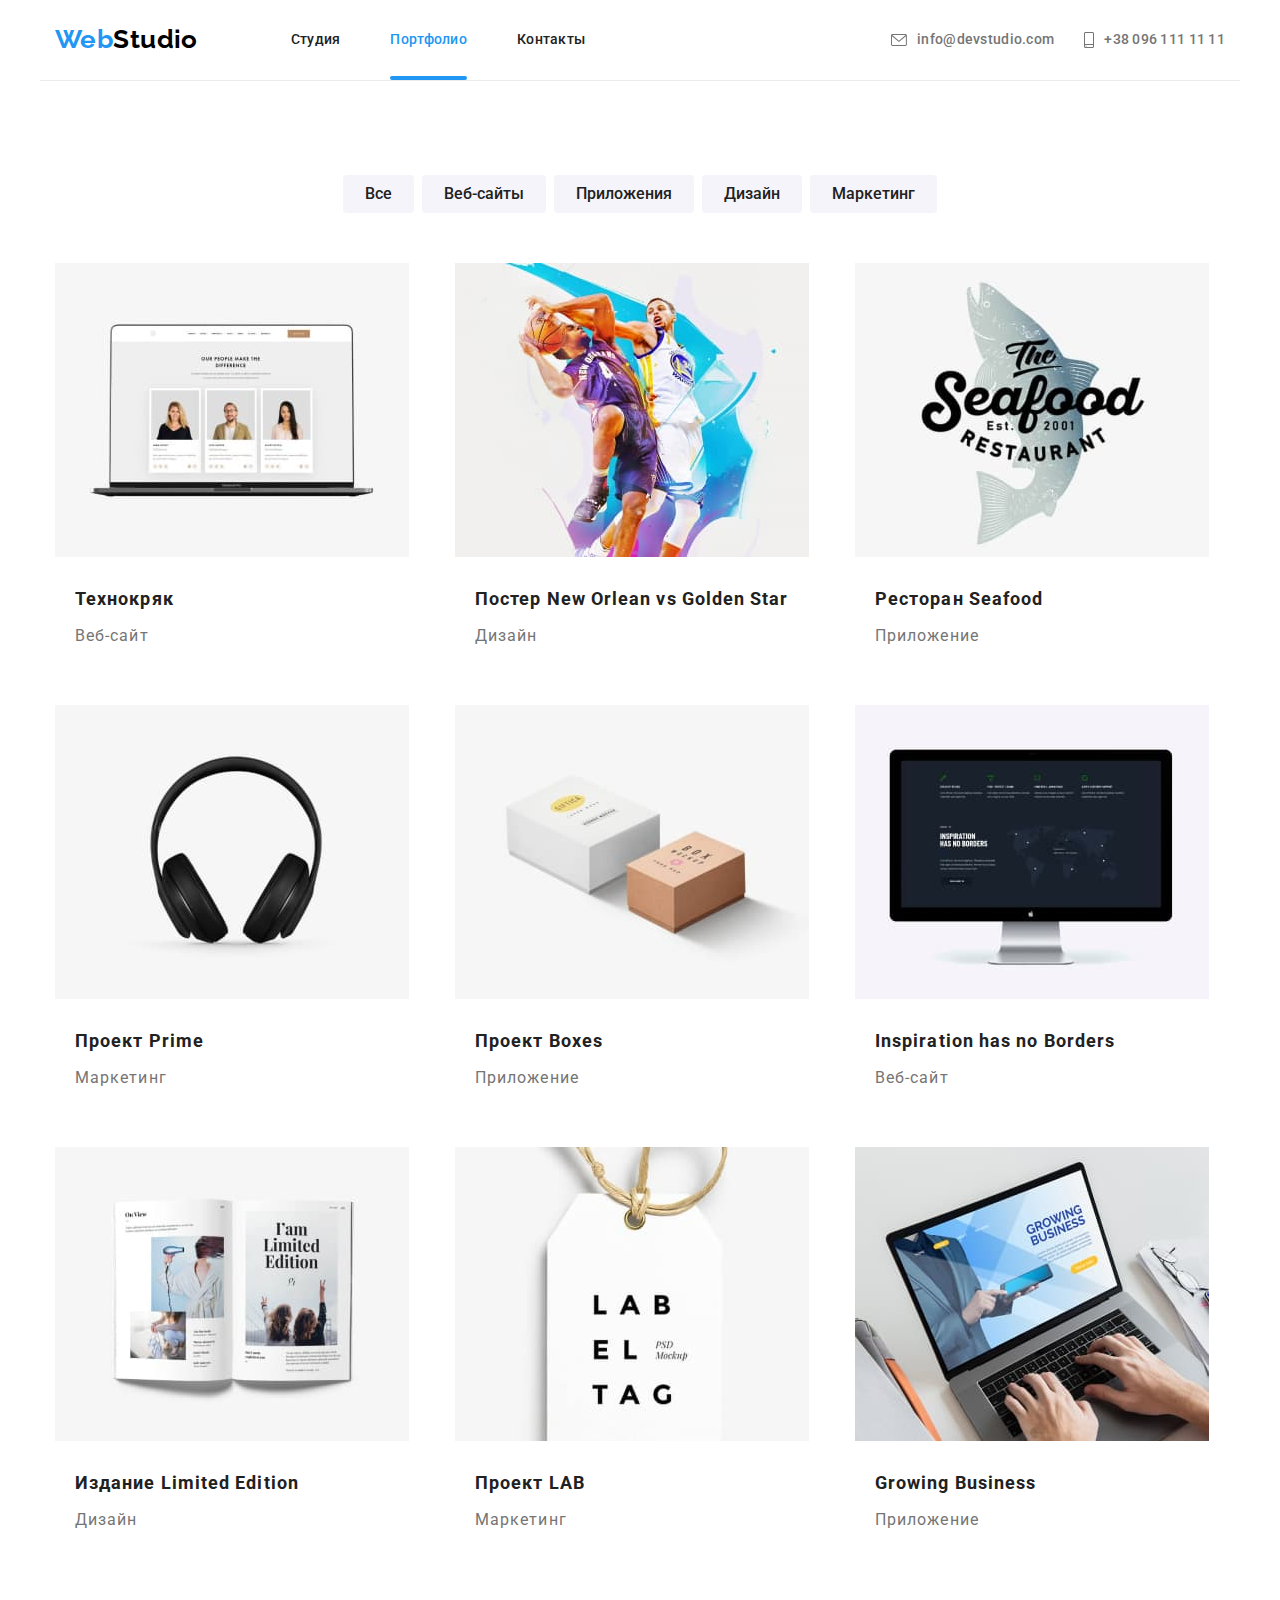
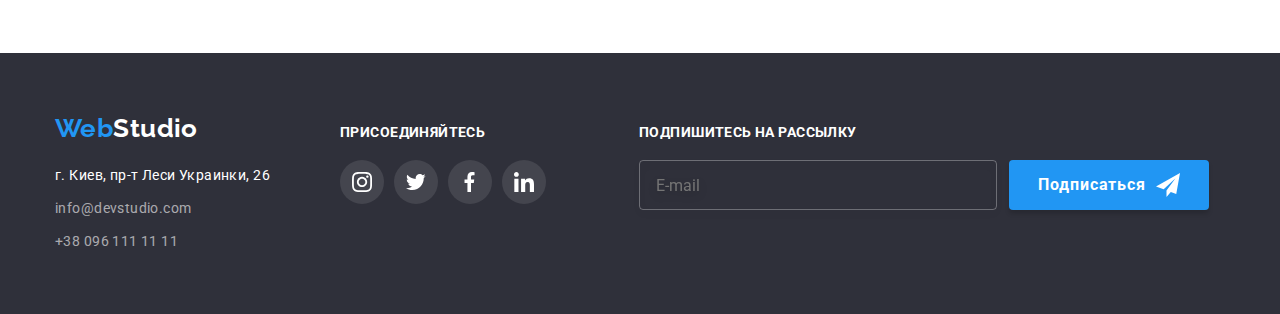
==== commit 4423dbd4: "1" ====
--- a/portfolio.html
+++ b/portfolio.html
@@ -87,9 +87,9 @@
               <a href="" class="portfolio-card__link">
                 <div class="card-hover">
                   <picture>
-                    <source srcset="./img/portfolio-mob-1x.jpg 1x, ./img/portfolio-mob-2x.jpg 2x" media="(min-width: 1200px)" />
+                    <source srcset="./img/portfolio-mob-1x.jpg 1x, ./img/portfolio-mob-2x.jpg 2x" media="(max-width: 767px)" />
                     <source srcset="./img/portfolio-tablet-1x.jpg 1x, ./img/portfolio-tablet-2x.jpg 2x" media="(min-width: 768px)" />
-                    <source srcset="./img/portfolio-desktop-1x.jpg 1x, ./img/portfolio-desktop-2x.jpg 2x" media="(max-width: 767px)" />
+                    <source srcset="./img/portfolio-desktop-1x.jpg 1x, ./img/portfolio-desktop-2x.jpg 2x" media="(min-width: 1200px)" />
                     <img src="./img/portfolio-mob-1x.jpg" alt="Веб-сайты" />
                   </picture>
                   <p class="card-hover__text is-hidden-text">Ресурс предлагает комплексные предложения с разным уровнем функционала и сервисов. Все это позволит посетителю получить исчерпывающие сведения компании или частном лице.</p>
@@ -104,9 +104,9 @@
               <a href="" class="portfolio-card__link">
                 <div class="card-hover">
                   <picture>
-                    <source srcset="./img/portfolio-mob-1x-1.jpg 1x, ./img/portfolio-mob-2x-1.jpg 2x" media="(min-width: 1200px)" />
+                    <source srcset="./img/portfolio-mob-1x-1.jpg 1x, ./img/portfolio-mob-2x-1.jpg 2x" media="(max-width: 767px)" />
                     <source srcset="./img/portfolio-tablet-1x-1.jpg 1x, ./img/portfolio-tablet-2x-1.jpg 2x" media="(min-width: 768px)" />
-                    <source srcset="./img/portfolio-desktop-1x-1.jpg 1x, ./img/portfolio-desktop-2x-1.jpg 2x" media="(max-width: 767px)" />
+                    <source srcset="./img/portfolio-desktop-1x-1.jpg 1x, ./img/portfolio-desktop-2x-1.jpg 2x" media="(min-width: 1200px)" />
                     <img src="./img/portfolio-mob-1x-1.jpg" alt="Дизайн" />
                   </picture>
                   <p class="card-hover__text is-hidden-text">Ресурс предлагает комплексные предложения с разным уровнем функционала и сервисов. Все это позволит посетителю получить исчерпывающие сведения компании или частном лице.</p>
@@ -121,9 +121,9 @@
               <a href="" class="portfolio-card__link">
                 <div class="card-hover">
                   <picture>
-                    <source srcset="./img/portfolio-mob-1x-2.jpg 1x, ./img/portfolio-mob-2x-2.jpg 2x" media="(min-width: 1200px)" />
+                    <source srcset="./img/portfolio-mob-1x-2.jpg 1x, ./img/portfolio-mob-2x-2.jpg 2x" media="(max-width:767px)" />
                     <source srcset="./img/portfolio-tablet-1x-2.jpg 1x, ./img/portfolio-tablet-2x-2.jpg 2x" media="(min-width: 768px)" />
-                    <source srcset="./img/portfolio-desktop-1x-2.jpg 1x, ./img/portfolio-desktop-2x-2.jpg 2x" media="(max-width: 767px)" />
+                    <source srcset="./img/portfolio-desktop-1x-2.jpg 1x, ./img/portfolio-desktop-2x-2.jpg 2x" media="(min-width: 1200px)" />
                     <img src="./img/portfolio-mob-1x-2.jpg" alt="Приложение" />
                   </picture>
                   <p class="card-hover__text is-hidden-text">Ресурс предлагает комплексные предложения с разным уровнем функционала и сервисов. Все это позволит посетителю получить исчерпывающие сведения компании или частном лице.</p>
@@ -138,9 +138,9 @@
               <a href="" class="portfolio-card__link">
                 <div class="card-hover">
                   <picture>
-                    <source srcset="./img/portfolio-mob-1x-3.jpg 1x, ./img/portfolio-mob-2x-3.jpg 2x" media="(min-width: 1200px)" />
+                    <source srcset="./img/portfolio-mob-1x-3.jpg 1x, ./img/portfolio-mob-2x-3.jpg 2x" media="(max-width: 767px)" />
                     <source srcset="./img/portfolio-tablet-1x-3.jpg 1x, ./img/portfolio-tablet-2x-3.jpg 2x" media="(min-width: 768px)" />
-                    <source srcset="./img/portfolio-desktop-1x-3.jpg 1x, ./img/portfolio-desktop-2x-3.jpg 2x" media="(max-width: 767px)" />
+                    <source srcset="./img/portfolio-desktop-1x-3.jpg 1x, ./img/portfolio-desktop-2x-3.jpg 2x" media="(min-width: 1200px)" />
                     <img src="./img/portfolio-mob-1x-3.jpg" alt="Приложение" />
                   </picture>
                   <p class="card-hover__text is-hidden-text">Ресурс предлагает комплексные предложения с разным уровнем функционала и сервисов. Все это позволит посетителю получить исчерпывающие сведения компании или частном лице.</p>
@@ -155,9 +155,9 @@
               <a href="" class="portfolio-card__link">
                 <div class="card-hover">
                   <picture>
-                    <source srcset="./img/portfolio-mob-1x-4.jpg 1x, ./img/portfolio-mob-2x-4.jpg 2x" media="(min-width: 1200px)" />
+                    <source srcset="./img/portfolio-mob-1x-4.jpg 1x, ./img/portfolio-mob-2x-4.jpg 2x" media="(max-width: 767px)" />
                     <source srcset="./img/portfolio-tablet-1x-4.jpg 1x, ./img/portfolio-tablet-2x-4.jpg 2x" media="(min-width: 768px)" />
-                    <source srcset="./img/portfolio-desktop-1x-4.jpg 1x, ./img/portfolio-desktop-2x-4.jpg 2x" media="(max-width: 767px)" />
+                    <source srcset="./img/portfolio-desktop-1x-4.jpg 1x, ./img/portfolio-desktop-2x-4.jpg 2x" media="(min-width: 1200px)" />
                     <img src="./img/portfolio-mob-1x-4.jpg" alt="Маркетинг" />
                   </picture>
                   <p class="card-hover__text is-hidden-text">Ресурс предлагает комплексные предложения с разным уровнем функционала и сервисов. Все это позволит посетителю получить исчерпывающие сведения компании или частном лице.</p>
@@ -172,9 +172,9 @@
               <a href="" class="portfolio-card__link">
                 <div class="card-hover">
                   <picture>
-                    <source srcset="./img/portfolio-mob-1x-5.jpg 1x, ./img/portfolio-mob-2x-5.jpg 2x" media="(min-width: 1200px)" />
+                    <source srcset="./img/portfolio-mob-1x-5.jpg 1x, ./img/portfolio-mob-2x-5.jpg 2x" media="(max-width: 767px)" />
                     <source srcset="./img/portfolio-tablet-1x-5.jpg 1x, ./img/portfolio-tablet-2x-5.jpg 2x" media="(min-width: 768px)" />
-                    <source srcset="./img/portfolio-desktop-1x-5.jpg 1x, ./img/portfolio-desktop-2x-5.jpg 2x" media="(max-width: 767px)" />
+                    <source srcset="./img/portfolio-desktop-1x-5.jpg 1x, ./img/portfolio-desktop-2x-5.jpg 2x" media="(min-width: 1200px)" />
                     <img src="./img/portfolio-mob-1x-5.jpg" alt="Приложение" />
                   </picture>
                   <p class="card-hover__text is-hidden-text">Ресурс предлагает комплексные предложения с разным уровнем функционала и сервисов. Все это позволит посетителю получить исчерпывающие сведения компании или частном лице.</p>
@@ -189,9 +189,9 @@
               <a href="" class="portfolio-card__link">
                 <div class="card-hover">
                   <picture>
-                    <source srcset="./img/portfolio-mob-1x-6.jpg 1x, ./img/portfolio-mob-2x-6.jpg 2x" media="(min-width: 1200px)" />
+                    <source srcset="./img/portfolio-mob-1x-6.jpg 1x, ./img/portfolio-mob-2x-6.jpg 2x" media="(max-width: 767px)" />
                     <source srcset="./img/portfolio-tablet-1x-6.jpg 1x, ./img/portfolio-tablet-2x-6.jpg 2x" media="(min-width: 768px)" />
-                    <source srcset="./img/portfolio-desktop-1x-6.jpg 1x, ./img/portfolio-desktop-2x-6.jpg 2x" media="(max-width: 767px)" />
+                    <source srcset="./img/portfolio-desktop-1x-6.jpg 1x, ./img/portfolio-desktop-2x-6.jpg 2x" media="(min-width: 1200px)" />
                     <img src="./img/portfolio-mob-1x-6.jpg" alt="Веб-сайты" />
                   </picture>
                   <p class="card-hover__text is-hidden-text">Ресурс предлагает комплексные предложения с разным уровнем функционала и сервисов. Все это позволит посетителю получить исчерпывающие сведения компании или частном лице.</p>
@@ -206,9 +206,9 @@
               <a href="" class="portfolio-card__link">
                 <div class="card-hover">
                   <picture>
-                    <source srcset="./img/portfolio-mob-1x-7.jpg 1x, ./img/portfolio-mob-2x-7.jpg 2x" media="(min-width: 1200px)" />
+                    <source srcset="./img/portfolio-mob-1x-7.jpg 1x, ./img/portfolio-mob-2x-7.jpg 2x" media="(max-width: 767px)" />
                     <source srcset="./img/portfolio-tablet-1x-7.jpg 1x, ./img/portfolio-tablet-2x-7.jpg 2x" media="(min-width: 768px)" />
-                    <source srcset="./img/portfolio-desktop-1x-7.jpg 1x, ./img/portfolio-desktop-2x-7.jpg 2x" media="(max-width: 767px)" />
+                    <source srcset="./img/portfolio-desktop-1x-7.jpg 1x, ./img/portfolio-desktop-2x-7.jpg 2x" media="(min-width: 1200px)" />
                     <img src="./img/portfolio-mob-1x-7.jpg" alt="Дизайн" />
                   </picture>
                   <p class="card-hover__text is-hidden-text">Ресурс предлагает комплексные предложения с разным уровнем функционала и сервисов. Все это позволит посетителю получить исчерпывающие сведения компании или частном лице.</p>
@@ -223,9 +223,9 @@
               <a href="" class="portfolio-card__link">
                 <div class="card-hover">
                   <picture>
-                    <source srcset="./img/portfolio-mob-1x-8.jpg 1x, ./img/portfolio-mob-2x-8.jpg 2x" media="(min-width: 1200px)" />
+                    <source srcset="./img/portfolio-mob-1x-8.jpg 1x, ./img/portfolio-mob-2x-8.jpg 2x" media="(max-width:767px)" />
                     <source srcset="./img/portfolio-tablet-1x-8.jpg 1x, ./img/portfolio-tablet-2x-8.jpg 2x" media="(min-width: 768px)" />
-                    <source srcset="./img/portfolio-desktop-1x-8.jpg 1x, ./img/portfolio-desktop-2x-8.jpg 2x" media="(max-width: 767px)" />
+                    <source srcset="./img/portfolio-desktop-1x-8.jpg 1x, ./img/portfolio-desktop-2x-8.jpg 2x" media="(min-width: 1200px)" />
                     <img src="./img/portfolio-mob-1x-8.jpg" alt="Маркетинг" />
                   </picture>
                   <p class="card-hover__text is-hidden-text">Ресурс предлагает комплексные предложения с разным уровнем функционала и сервисов. Все это позволит посетителю получить исчерпывающие сведения компании или частном лице.</p>
--- a/css/main.min.css
+++ b/css/main.min.css
@@ -1,2 +1,2 @@
-body{font-family:"Roboto", "sans-serif";color:#757575;font-size:14px;letter-spacing:0.03em;background-color:#fff}.container{padding-left:15px;padding-right:15px;margin-right:auto;margin-left:auto}@media screen and (max-width: 479px){.container{width:100%}}@media screen and (min-width: 480px) and (max-width: 767px){.container{width:480px}}@media screen and (min-width: 768px) and (max-width: 1199px){.container{width:768px}}@media screen and (min-width: 1200px){.container{width:1200px}}@media screen and (max-width: 1199px){.section{padding-top:60px;padding-bottom:60px}}@media screen and (min-width: 1200px){.section{padding-top:94px;padding-bottom:94px}}h1,h2,h3,h4,h5,h6,p,ul{margin:0;padding:0}img{display:block;max-width:100%;height:auto}a{text-decoration:none}.list{list-style:none}.visually-hidden{position:absolute;width:1px;height:1px;margin:-1px;border:0;padding:0;white-space:nowrap;clip-path:inset(100%);clip:rect(0 0 0 0);overflow:hidden}picture{margin:0;padding:0;display:block}.logo{font-family:"Raleway";font-weight:700;font-size:26px;line-height:1.19;color:#000;align-items:center;display:block;padding-top:24px;padding-bottom:25px}.logo-web{color:#2196f3}.header .container{border-bottom:1px solid #ececec}.header-section{display:flex;align-items:center;text-align:center}@media screen and (min-width: 1200px){.header-section{justify-content:space-between}}.site-nav{display:flex}.header-list{display:flex;margin-left:93px}@media screen and (max-width: 767px){.header-list{display:none}}.header-link{font-weight:500;line-height:1.14;letter-spacing:0.02em;color:#212121;align-items:center;display:block;padding-top:32px;padding-bottom:32px;transition:color 250ms cubic-bezier(0.4, 0, 0.2, 1)}.header-link:hover,.header-link:focus{color:#2196f3}.header-link.current{color:#2196f3}.header-list .header-list__item:not(:last-child){margin-right:50px}.header-current{display:block;position:relative}.header-current::after{display:block;content:"";position:absolute;left:0;bottom:0;width:100%;height:4px;background-color:#2196f3;border-radius:2px}.header-adress{display:flex;margin-left:auto}@media screen and (max-width: 767px){.header-adress{display:none}}@media screen and (min-width: 768px) and (max-width: 1199px){.header-adress{display:inline}}.header-adress__link{display:flex;align-items:center;font-weight:500;font-size:12px;line-height:1.17;letter-spacing:0.02em;color:#757575;transition:color 250ms cubic-bezier(0.4, 0, 0.2, 1)}.header-adress__link:hover,.header-adress__link:focus{color:#2196f3}@media screen and (min-width: 768px) and (max-width: 1199px){.header-adress__link:hover,.header-adress__link:focus{padding-bottom:10px}}@media screen and (min-width: 1200px){.header-adress__link{padding-top:32px;padding-bottom:32px;font-size:14px;line-height:1.14;display:flex;justify-content:center;align-items:center}}@media screen and (max-width: 1199px){.header-adress .header-adress__item:not(:last-child):not(:last-child){margin-bottom:10px}}@media screen and (min-width: 1200px){.header-adress .header-adress__item:not(:last-child):not(:last-child){margin-right:30px}}.icon-mail{width:16px;height:12px;margin-right:10px;fill:currentColor}.icon-smartphone{width:10px;height:16px;margin-right:10px;fill:currentColor}.menu-button{display:flex;justify-content:center;align-items:center;padding:0;margin-left:auto;background-color:#fff;border:none;cursor:pointer;transition:fill 250ms cubic-bezier(0.4, 0, 0.2, 1)}.menu-button:hover,.menu-button:focus{fill:#2196f3}@media screen and (min-width: 768px){.menu-button{display:none}}.menu-close-button{position:absolute;top:10px;right:15px}@media screen and (min-width: 768px){.mobile-menu{display:none}}@media screen and (max-width: 767px){.mobile-menu{opacity:0;position:fixed;z-index:999;top:0;transform:translateY(100%);left:0;padding:48px 40px;width:100%;height:100%;background-color:#fff;transition:transform 250ms cubic-bezier(0.4, 0, 0.2, 1),opacity 250ms cubic-bezier(0.4, 0, 0.2, 1)}.mobile-menu.is-open{opacity:1;transform:translateY(0)}}.nav-list{display:block;text-align:start}.nav-list__link{font-size:40px;line-height:1.18;letter-spacing:0.02em;color:#212121;transition:color 250ms cubic-bezier(0.4, 0, 0.2, 1)}.nav-list__link:hover,.nav-list__link:focus{color:#2196f3}.nav-list__link.current{color:#2196f3}.nav-list__item:not(:last-child){margin-bottom:32px}.contact-list{position:absolute;bottom:134px;text-align:start}.contact-mob__link{display:block;font-family:"Roboto";font-weight:500;font-size:34px;line-height:1.18;letter-spacing:0.02em;margin-bottom:32px;color:#757575;transition:color 250ms cubic-bezier(0.4, 0, 0.2, 1)}.contact-mob__link:hover,.contact-mob__link:focus{color:#2196f3}.contact-list__link{display:block;font-size:24px;line-height:1.17;font-weight:500;line-height:1.14;letter-spacing:0.02em;color:#757575;transition:color 250ms cubic-bezier(0.4, 0, 0.2, 1)}.contact-list__link:hover,.contact-list__link:focus{color:#2196f3}.mobile-social{display:none;position:absolute;bottom:48px;display:flex;align-items:baseline;margin-top:64px}@media screen and (max-width: 399px){.mobile-social{display:flex;flex-wrap:wrap}}.mobile-social__link{font-weight:500;font-size:18px;line-height:1.22;letter-spacing:0.02em;text-decoration:none;color:#2196f3}.mobile-social__item{position:relative}.mobile-social__item:not(:last-child){margin-right:20px}.mobile-social__item:not(:last-child)::after{display:inline-block;position:absolute;left:100%;transform:translateX(10px);content:"";width:1px;height:22px;border-radius:2px;background-color:#c4c4c4}@media screen and (max-width: 399px){.mobile-social__item:not(:last-child)::after{display:none}}.mobile-social__item::before{display:inline-block;position:absolute;transform:translateX(-10px);content:"";width:1px;height:22px;border-radius:2px;background-color:#c4c4c4}@media screen and (min-width: 400px){.mobile-social__item::before{display:none}}@media screen and (max-width: 400px){.mobile-social__item{margin-bottom:10px;width:33%}}.hero{background-color:#2f303a;text-align:center;padding-top:118px;padding-bottom:118px;background-repeat:no-repeat;background-size:cover;background-position:50% 50%;margin-right:auto;margin-left:auto;background-position:center;width:100%}@media screen and (max-width: 767px){.hero{background-image:linear-gradient(rgba(47,48,58,0.4), rgba(47,48,58,0.4)),url(../img/hero-mob1x.jpg)}}@media screen and (max-width: 767px) and (min-device-pixel-ratio: 2), screen and (max-width: 767px) and (-webkit-min-device-pixel-ratio: 2), screen and (max-width: 767px) and (min-resolution: 192dpi), screen and (max-width: 767px) and (min-resolution: 2dppx){.hero{background-image:linear-gradient(rgba(47,48,58,0.4), rgba(47,48,58,0.4)),url(../img/hero-mob2x.jpg)}}@media screen and (min-width: 768px) and (max-width: 1199px){.hero{background-image:linear-gradient(rgba(47,48,58,0.4), rgba(47,48,58,0.4)),url(../img/hero-tab1x.jpg)}}@media screen and (min-width: 768px) and (max-width: 1199px) and (min-device-pixel-ratio: 2), screen and (min-width: 768px) and (max-width: 1199px) and (-webkit-min-device-pixel-ratio: 2), screen and (min-width: 768px) and (max-width: 1199px) and (min-resolution: 192dpi), screen and (min-width: 768px) and (max-width: 1199px) and (min-resolution: 2dppx){.hero{background-image:linear-gradient(rgba(47,48,58,0.4), rgba(47,48,58,0.4)),url(/img/hero-tab2x.jpg)}}@media screen and (min-width: 1200px){.hero{background-image:linear-gradient(rgba(47,48,58,0.4), rgba(47,48,58,0.4)),url(../img/hero.jpg);padding-top:200px;height:600px;max-width:1600px;text-align:center}}@media screen and (min-width: 1200px) and (min-device-pixel-ratio: 2), screen and (min-width: 1200px) and (-webkit-min-device-pixel-ratio: 2), screen and (min-width: 1200px) and (min-resolution: 192dpi), screen and (min-width: 1200px) and (min-resolution: 2dppx){.hero{background-image:linear-gradient(rgba(47,48,58,0.4), rgba(47,48,58,0.4)),url(../img/hero-2x.jpg)}}.hero__title{font-weight:900;letter-spacing:0.06em;text-transform:uppercase;color:#fff;margin-top:0;margin-bottom:30px;margin-left:auto;margin-right:auto}@media screen and (max-width: 1199px){.hero__title{width:360px;font-size:26px;line-height:1.62}}@media screen and (min-width: 1200px){.hero__title{width:696px;font-size:44px;line-height:1.36}}@media screen and (min-width: 320px) and (max-width: 479px){.hero__title{display:block;width:290px}}.hero__btn{cursor:pointer;font-family:inherit;font-weight:700;font-size:16px;line-height:1.88;letter-spacing:0.06em;color:#fff;background:#2196f3;box-shadow:0px 4px 4px rgba(0,0,0,0.15);border-radius:4px;border:none;padding:10px 32px;transition:background-color 250ms cubic-bezier(0.4, 0, 0.2, 1),filter cubic-bezier(0.4, 0, 0.2, 1)}.hero__btn:hover,.hero__btn:focus{background-color:#188ce8;filter:drop-shadow(0px 4px 4px rgba(0,0,0,0.25))}.backdrop{position:fixed;top:0;left:0;width:100%;height:100%;background-color:rgba(0,0,0,0.2);transition:opacity 500ms cubic-bezier(0.4, 0, 0.2, 1),visibility 500ms cubic-bezier(0.4, 0, 0.2, 1)}.backdrop.is-hidden{opacity:0;pointer-events:none;visibility:hidden}.modal{position:absolute;min-width:528px;min-height:581px;padding:40px;background-color:#fff;left:50%;top:50%;transform:translate(-50%, -50%) scale(1);transition:transform 500ms cubic-bezier(0.4, 0, 0.2, 1);box-shadow:0px 1px 3px rgba(0,0,0,0.12),0px 1px 1px rgba(0,0,0,0.14),0px 2px 1px rgba(0,0,0,0.2);border-radius:4px}.backdrop.is-hidden .modal{transform:translate(-50%, -50%) scale(0)}.modal__btn{position:absolute;cursor:pointer;top:8px;right:8px;display:flex;align-items:center;justify-content:center;background:#fff;border:1px solid rgba(0,0,0,0.1);width:30px;height:30px;border-radius:50%}.modal__btn:hover .modal-icon__close,.modal__btn:focus .modal-icon__close{fill:#2196f3}.modal-icon__close{fill:#000;transition:fill 250ms cubic-bezier(0.4, 0, 0.2, 1)}.modal__title{font-weight:700;font-size:20px;line-height:1.15;text-align:center;margin-bottom:12px;letter-spacing:.03em;color:#212121}.modal-field__label{display:block;font-weight:400;font-size:12px;line-height:1.17;letter-spacing:0.01em;color:#757575;margin-bottom:4px}.modal-field{position:relative;margin-bottom:10px;display:block}.modal-field:last-child{margin-bottom:20px}.modal-field input{padding-left:42px;width:100%;height:40px;border:1px solid rgba(33,33,33,0.2);border-radius:4px;transition:border-color 250ms cubic-bezier(0.4, 0, 0.2, 1)}input:hover,input:focus{border-color:#2196f3;outline:none}.icon{transition:fill cubic-bezier(0.4, 0, 0.2, 1);pointer-events:none}input:hover+.icon,input:focus+.icon{fill:#2196f3}.modal__name{display:block;position:absolute;width:18px;height:18px;bottom:9px;left:12px}.modal__phone{display:block;position:absolute;width:18px;height:18px;bottom:9px;left:12px}.modal__mail{display:block;position:absolute;width:18px;height:18px;bottom:9px;left:12px}.comentary{display:block;resize:none;padding:12px 16px;margin-bottom:20px;width:100%;height:120px;border:1px solid rgba(33,33,33,0.2);box-sizing:border-box;border-radius:4px;transition:border-color 250ms cubic-bezier(0.4, 0, 0.2, 1)}.comentary:hover,.comentary:focus{border-color:#2196f3;outline:none}.comentary::placeholder{font-weight:400;font-size:12px;line-height:14px;letter-spacing:0.01em;color:rgba(117,117,117,0.5)}.policy{margin-bottom:30px}.check__text{display:flex;text-align:center;align-items:center;justify-content:center;font-size:14px;line-height:1.71;letter-spacing:.03em;color:#757575}.check__text::before{content:"";cursor:pointer;width:16px;height:15px;border:1px solid #212121;border-radius:3px;margin-right:8px;color:#212121;transition:background-color 250ms cubic-bezier(0.4, 0, 0.2, 1),border 250ms cubic-bezier(0.4, 0, 0.2, 1),background-image 250ms cubic-bezier(0.4, 0, 0.2, 1)}.input-check:checked+.check__text::before{background-color:#2196f3;border:none;background-image:url(/img/icon-check.svg)}.conditions{color:#2196f3;text-decoration:underline}.form__button{display:block;cursor:pointer;width:200px;height:50px;margin-left:auto;margin-right:auto;background-color:#2196f3;border-radius:4px;border:none;box-shadow:0px 4px 4px rgba(0,0,0,0.15);align-items:center;text-align:center;letter-spacing:0.06em;color:#fff;transition:backgorund-color 250ms cubic-bezier(0.4, 0, 0.2, 1)}.form__button:hover,.form__button:focus{background-color:#188ce8}.features{display:flex;flex-direction:column}.features__list{display:flex;flex-direction:row;justify-content:center;flex-wrap:wrap}.features__li{display:block}.features__li::before{content:"";display:inline-block;width:100%;height:120px;margin-bottom:30px;background-color:#f5f4fa;background-repeat:no-repeat;background-position:center}@media screen and (max-width: 767px){.features__li{width:100%}}@media screen and (min-width: 768px) and (max-width: 1199px){.features__li{flex-basis:calc((100% - 2 * 30px) / 2)}.features__li:nth-child(2n+1){margin-right:30px}}@media screen and (min-width: 1200px){.features__li{flex-basis:calc((100% - 4 * 30px) / 4);flex-wrap:nowrap}.features__li:not(:last-child){margin-right:30px}}.features__item{font-size:14px;font-weight:700;line-height:1.14;text-transform:uppercase;color:#212121;letter-spacing:.03em;margin-bottom:10px}@media screen and (max-width: 767px){.features__item{text-align:center}}.features__text{line-height:1.71;color:#757575;font-weight:400;letter-spacing:.03em;font-size:14px}@media screen and (max-width: 1199px){.features__text{margin-bottom:30px}}.antenna::before{background-image:url(../img/features/antenna.svg)}.clock::before{background-image:url(../img/features/clock.svg)}.diagram::before{background-image:url(../img/features/diagram.svg)}.astronaut::before{background-image:url(../img/features/astronaut.svg)}.works{padding-top:0}@media screen and (max-width: 1199px){.works{display:none}}.works__title{font-weight:700;font-size:36px;line-height:1.17;text-align:center;color:#212121;margin-bottom:50px}.works__list{display:flex}.works__img{display:block}.works__img:not(:last-child){margin-right:30px}.works__text{display:block;position:relative}.works__p{display:flex;position:absolute;width:370px;height:70px;font-weight:700;font-size:14px;line-height:16px;align-items:center;justify-content:center;letter-spacing:0.03em;text-transform:uppercase;color:#fff;background-color:rgba(47,48,58,0.8);transform:translateY(-100%)}.team{background-color:#f5f4fa}.team__title{display:block;margin-bottom:50px;font-weight:700;font-size:36px;line-height:1.17;text-align:center;color:#212121;letter-spacing:.03em}.team__list{display:flex;justify-content:center}@media screen and (max-width: 1199px){.team__list{flex-wrap:wrap}}@media screen and (min-width: 1200px){.team__list{flex-wrap:nowrap}}.team__item{display:block;box-shadow:0px 1px 3px rgba(0,0,0,0.12),0px 1px 1px rgba(0,0,0,0.14),0px 2px 1px rgba(0,0,0,0.2);border-radius:0px 0px 4px 4px;background-color:#fff}@media screen and (max-width: 767px){.team__item{width:100%}.team__item:not(:last-child){margin-bottom:30px}}@media screen and (min-width: 768px) and (max-width: 1199px){.team__item{flex-basis:calc((100% - 2 * 30px) / 2)}.team__item:nth-child(2n-1){margin-right:30px}.team__item:nth-child(-n+2){margin-bottom:30px}}@media screen and (min-width: 1200px){.team__item{flex-basis:calc((100% - 4 * 30px) / 4)}.team__item:not(:last-child){margin-right:30px}}.team__img{display:block;margin-bottom:30px}.team__name{display:block;margin-bottom:10px;font-weight:500;font-size:16px;line-height:1.19;text-align:center;color:#212121}.team__text{font-size:16px;line-height:1.19;text-align:center;color:#757575;margin-bottom:16px}.team__card{padding-top:30px;padding-bottom:30px}.social{display:flex;justify-content:center}.social__item{margin-right:10px}.social__item:last-child{margin:0}.social__link{display:flex;width:44px;height:44px;align-items:center;justify-content:center;color:#afb1b8;fill:currentColor;border-radius:50px;transition:background-color 250ms cubic-bezier(0.4, 0, 0.2, 1),color 250ms cubic-bezier(0.4, 0, 0.2, 1)}.social__link:hover,.social__link:focus{background-color:#2196f3;color:#fff}@media screen and (max-width: 1199px){.clients__content{display:flex;justify-content:center;flex-wrap:wrap}}.clients{display:flex;flex-direction:column;text-align:center}.clients__title{display:block;margin-bottom:50px;font-weight:700;font-size:36px;line-height:1.17;text-align:center;color:#212121;letter-spacing:.03em}.clients__list{display:flex;flex-wrap:wrap;justify-content:center;margin-top:50px}@media screen and (min-width: 480px) and (max-width: 1199px){.clients__list{justify-content:space-between}}@media screen and (min-width: 1200px){.clients__list{flex-wrap:nowrap}}.clients__link{display:flex;align-items:center;text-align:center;justify-content:center;border:1px solid #afb1b8;border-radius:4px;color:#afb1b8;fill:currentColor;transition:color 250ms cubic-bezier(0.4, 0, 0.2, 1),border 250ms cubic-bezier(0.4, 0, 0.2, 1)}.clients__link:hover,.clients__link:focus{border:1px solid #2196f3;color:#2196f3}@media screen and (max-width: 767px){.clients__link{width:210px;padding:16px 52px}}@media screen and (max-width: 1199px){.clients__link{max-width:226px;padding:16px 60px}}@media screen and (min-width: 1200px){.clients__link{max-width:170px;padding:16px 32px}}@media screen and (max-width: 767px){.clients__item{margin-bottom:30px}}@media screen and (min-width: 480px) and (max-width: 767px){.clients__item:nth-child(2n+1){margin-right:30px}}@media screen and (max-width: 1199px){.clients__item:nth-child(-n+3){margin-bottom:30px}}@media screen and (min-width: 1200px){.clients__item:not(:last-child){margin-right:30px}}.filter{padding-top:94px;padding-bottom:94px}.filter__list{display:flex;margin-bottom:50px;justify-content:center}.filter__btn{cursor:pointer;border:none;font-family:"Roboto";font-weight:500;font-size:16px;line-height:1.62;text-align:center;background-color:#f5f4fa;color:#212121;padding:6px 22px;border-color:transparent;border-radius:4px;transition:box-shadow 250ms cubic-bezier(0.4, 0, 0.2, 1),background-color 250ms cubic-bezier(0.4, 0, 0.2, 1),color 250ms cubic-bezier(0.4, 0, 0.2, 1)}.filter__btn:hover,.filter__btn:focus{color:#fff;background-color:#2196f3;box-shadow:0px 3px 1px rgba(0,0,0,0.1),0px 1px 2px rgba(0,0,0,0.08),0px 2px 2px rgba(0,0,0,0.12)}.filter__item:not(:last-child){margin-right:8px}.portfolio-list{display:flex;flex-wrap:wrap}.portfolio-card{display:block;width:370px;margin-right:30px;margin-bottom:30px;border-bottom:1px solid #eeeeee}.portfolio-card:nth-child(3n){margin-right:0}.portfolio-card__link{display:block;position:relative;font-weight:700;font-size:18px;line-height:2;letter-spacing:0.06em;color:#212121;text-decoration:none;background-color:#fff;background-size:contain;transition:box-shadow 250ms cubic-bezier(0.4, 0, 0.2, 1)}.portfolio-card__link:hover,.portfolio-card__link:focus{box-shadow:0px 1px 1px rgba(0,0,0,0.12),0px 4px 4px rgba(0,0,0,0.06),1px 4px 6px rgba(0,0,0,0.16)}.card-hover{display:block;position:relative;overflow:hidden}.card-hover__text{position:absolute;font-weight:400;font-size:18px;line-height:1.55;letter-spacing:0.03em;color:#fff;background-color:rgba(33,150,243,0.9);bottom:0;left:0;padding:63px 24px;transform:translateY(101%);transition:transform 250ms cubic-bezier(0.4, 0, 0.2, 1)}.portfolio-card__link:hover .card-hover__text,.portfolio-card__link:focus .card-hover__text{transform:translateY(0)}.portfolio-card__text{padding:24px 20px}.portfolio-card__name{font-weight:700;font-size:18px;line-height:2;letter-spacing:0.06em;color:#212121;display:block;margin-bottom:4px}.portfolio-filter-text{font-weight:400;font-size:16px;line-height:1.88;color:#757575}.footer{background:#2f303a;padding-top:60px;padding-bottom:60px}.footer>.container{align-items:center}@media screen and (min-width: 768px) and (max-width: 1199px){.footer>.container{display:flex;flex-wrap:wrap;text-align:center;justify-content:center;align-items:baseline}}@media screen and (min-width: 1200px){.footer>.container{display:flex;align-items:baseline}}@media screen and (min-width: 768px) and (max-width: 1199px){.footer__part{display:block;margin-right:165px}}@media screen and (max-width: 1199px){.footer__part{display:block;align-items:center;text-align:center}}.footer__logo{font-family:"Raleway";font-weight:700;font-size:26px;line-height:1.19;color:#fff;display:block;margin-bottom:20px}@media screen and (max-width: 1199px){.footer__logo{font-size:24px;line-height:1.16}}@media screen and (max-width: 1199px){.footer-address__list{display:block;margin-bottom:60px}}.footer__logo__web{color:#2196f3}.footer-address{display:block}@media screen and (min-width: 768px) and (max-width: 1199px){.footer-address{display:flex;flex-wrap:wrap;justify-content:center;text-align:center}}.footer-adress__text{font-style:normal;line-height:1.71;color:#fff}.footer-adress__item:not(:last-child){margin-bottom:9px}.footer-adress__link{font-style:normal;line-height:1.71;color:rgba(255,255,255,0.6);transition:color 250ms cubic-bezier(0.4, 0, 0.2, 1)}.footer-adress__link:hover,.footer-adress__link:focus{color:#2196f3}.connect{font-weight:700;font-size:14px;line-height:1.1428;letter-spacing:0.03em;text-transform:uppercase;margin-bottom:20px;color:#fff}@media screen and (max-width: 1199px){.connect{display:block;text-align:center;justify-content:center}}@media screen and (min-width: 1200px){.footer-social{margin-left:70px}}.footer-social__list{display:flex}@media screen and (max-width: 1199px){.footer-social__list{margin-bottom:60px;text-align:center;justify-content:center}}.footer-social__item:not(:last-child){margin-right:10px}.footer-social__icon{display:flex;color:#fff;fill:currentColor;width:44px;height:44px;align-items:center;justify-content:center;background-color:rgba(255,255,255,0.1);border-radius:50%;transition:background-color 250ms cubic-bezier(0.4, 0, 0.2, 1)}.footer-social__icon:hover,.footer-social__icon:focus{background-color:#2196f3}.footer__subscribe{display:block}@media screen and (min-width: 1200px){.footer__subscribe{margin-left:93px}}.footer-form__title{display:block;font-weight:700;font-size:14px;line-height:1.1428;letter-spacing:0.03em;text-transform:uppercase;margin-bottom:20px;color:#fff}@media screen and (max-width: 1199px){.footer-form__title{text-align:center;justify-content:center}}@media screen and (min-width: 1200px){.footer-form__container{display:flex}}.footer-form__input{width:100%;height:50px;font-weight:400;font-size:16px;line-height:1.25;margin:0;padding:15px 16px;color:#fff;border:1px solid rgba(255,255,255,0.3);filter:drop-shadow(0px 4px 4px rgba(0,0,0,0.15));border-radius:4px;background-color:transparent}@media screen and (max-width: 1199px){.footer-form__input{margin-bottom:20px}}@media screen and (min-width: 768px) and (max-width: 1199px){.footer-form__input{width:450px}}@media screen and (min-width: 1200px){.footer-form__input{width:358px}}.footer-form__button{display:flex;justify-content:center;align-items:center;width:200px;height:50px;margin-left:12px;cursor:pointer;font-family:inherit;font-weight:700;font-size:16px;line-height:1.88;letter-spacing:0.06em;color:#fff;background-color:#2196f3;border-radius:4px;box-shadow:0px 4px 4px rgba(0,0,0,0.15);border-radius:4px;border:none;transition:background-color 250ms cubic-bezier(0.4, 0, 0.2, 1),filter cubic-bezier(0.4, 0, 0.2, 1)}.footer-form__button:hover,.footer-form__button:focus{background-color:#188ce8;filter:drop-shadow(0px 4px 4px rgba(0,0,0,0.25))}@media screen and (max-width: 1199px){.footer-form__button{margin-left:auto;margin-right:auto}}.footer-form__icon{display:block;margin-left:10px;fill:currentColor}
+body{font-family:"Roboto", "sans-serif";color:#757575;font-size:14px;letter-spacing:0.03em;background-color:#fff}.container{padding-left:15px;padding-right:15px;margin-right:auto;margin-left:auto}@media screen and (max-width: 479px){.container{width:100%}}@media screen and (min-width: 480px) and (max-width: 767px){.container{width:480px}}@media screen and (min-width: 768px) and (max-width: 1199px){.container{width:768px}}@media screen and (min-width: 1200px){.container{width:1200px}}@media screen and (max-width: 1199px){.section{padding-top:60px;padding-bottom:60px}}@media screen and (min-width: 1200px){.section{padding-top:94px;padding-bottom:94px}}h1,h2,h3,h4,h5,h6,p,ul{margin:0;padding:0}img{display:block;max-width:100%;height:auto}a{text-decoration:none}.list{list-style:none}.visually-hidden{position:absolute;width:1px;height:1px;margin:-1px;border:0;padding:0;white-space:nowrap;clip-path:inset(100%);clip:rect(0 0 0 0);overflow:hidden}picture{margin:0;padding:0;display:block}.logo{font-family:"Raleway";font-weight:700;font-size:26px;line-height:1.19;color:#000;align-items:center;display:block;padding-top:24px;padding-bottom:25px}.logo-web{color:#2196f3}.header .container{border-bottom:1px solid #ececec}.header-section{display:flex;align-items:center;text-align:center}@media screen and (min-width: 1200px){.header-section{justify-content:space-between}}.site-nav{display:flex}.header-list{display:flex;margin-left:93px}@media screen and (max-width: 767px){.header-list{display:none}}.header-link{font-weight:500;line-height:1.14;letter-spacing:0.02em;color:#212121;align-items:center;display:block;padding-top:32px;padding-bottom:32px;transition:color 250ms cubic-bezier(0.4, 0, 0.2, 1)}.header-link:hover,.header-link:focus{color:#2196f3}.header-link.current{color:#2196f3}.header-list .header-list__item:not(:last-child){margin-right:50px}.header-current{display:block;position:relative}.header-current::after{display:block;content:"";position:absolute;left:0;bottom:0;width:100%;height:4px;background-color:#2196f3;border-radius:2px}.header-adress{display:flex;margin-left:auto}@media screen and (max-width: 767px){.header-adress{display:none}}@media screen and (min-width: 768px) and (max-width: 1199px){.header-adress{display:inline}}.header-adress__link{display:flex;align-items:center;font-weight:500;font-size:12px;line-height:1.17;letter-spacing:0.02em;color:#757575;transition:color 250ms cubic-bezier(0.4, 0, 0.2, 1)}.header-adress__link:hover,.header-adress__link:focus{color:#2196f3}@media screen and (min-width: 768px) and (max-width: 1199px){.header-adress__link:hover,.header-adress__link:focus{padding-bottom:10px}}@media screen and (min-width: 1200px){.header-adress__link{padding-top:32px;padding-bottom:32px;font-size:14px;line-height:1.14;display:flex;justify-content:center;align-items:center}}@media screen and (max-width: 1199px){.header-adress .header-adress__item:not(:last-child):not(:last-child){margin-bottom:10px}}@media screen and (min-width: 1200px){.header-adress .header-adress__item:not(:last-child):not(:last-child){margin-right:30px}}.icon-mail{width:16px;height:12px;margin-right:10px;fill:currentColor}.icon-smartphone{width:10px;height:16px;margin-right:10px;fill:currentColor}.menu-button{display:flex;justify-content:center;align-items:center;padding:0;margin-left:auto;background-color:#fff;border:none;cursor:pointer;transition:fill 250ms cubic-bezier(0.4, 0, 0.2, 1)}.menu-button:hover,.menu-button:focus{fill:#2196f3}@media screen and (min-width: 768px){.menu-button{display:none}}.menu-close-button{position:absolute;top:10px;right:15px}@media screen and (min-width: 768px){.mobile-menu{display:none}}@media screen and (max-width: 767px){.mobile-menu{opacity:0;position:fixed;z-index:999;top:0;transform:translateY(100%);left:0;padding:48px 40px;width:100%;height:100%;background-color:#fff;transition:transform 250ms cubic-bezier(0.4, 0, 0.2, 1),opacity 250ms cubic-bezier(0.4, 0, 0.2, 1)}.mobile-menu.is-open{opacity:1;transform:translateY(0)}}.nav-list{display:block;text-align:start}.nav-list__link{font-size:40px;line-height:1.18;letter-spacing:0.02em;color:#212121;transition:color 250ms cubic-bezier(0.4, 0, 0.2, 1)}.nav-list__link:hover,.nav-list__link:focus{color:#2196f3}.nav-list__link.current{color:#2196f3}.nav-list__item:not(:last-child){margin-bottom:32px}.contact-list{position:absolute;bottom:134px;text-align:start}.contact-mob__link{display:block;font-family:"Roboto";font-weight:500;font-size:34px;line-height:1.18;letter-spacing:0.02em;margin-bottom:32px;color:#757575;transition:color 250ms cubic-bezier(0.4, 0, 0.2, 1)}.contact-mob__link:hover,.contact-mob__link:focus{color:#2196f3}.contact-list__link{display:block;font-size:24px;line-height:1.17;font-weight:500;line-height:1.14;letter-spacing:0.02em;color:#757575;transition:color 250ms cubic-bezier(0.4, 0, 0.2, 1)}.contact-list__link:hover,.contact-list__link:focus{color:#2196f3}.mobile-social{display:none;position:absolute;bottom:48px;display:flex;align-items:baseline;margin-top:64px}@media screen and (max-width: 399px){.mobile-social{display:flex;flex-wrap:wrap}}.mobile-social__link{font-weight:500;font-size:18px;line-height:1.22;letter-spacing:0.02em;text-decoration:none;color:#2196f3}.mobile-social__item{position:relative}.mobile-social__item:not(:last-child){margin-right:20px}.mobile-social__item:not(:last-child)::after{display:inline-block;position:absolute;left:100%;transform:translateX(10px);content:"";width:1px;height:22px;border-radius:2px;background-color:#c4c4c4}@media screen and (max-width: 399px){.mobile-social__item:not(:last-child)::after{display:none}}.mobile-social__item::before{display:inline-block;position:absolute;transform:translateX(-10px);content:"";width:1px;height:22px;border-radius:2px;background-color:#c4c4c4}@media screen and (min-width: 400px){.mobile-social__item::before{display:none}}@media screen and (max-width: 400px){.mobile-social__item{margin-bottom:10px;width:33%}}.hero{background-color:#2f303a;text-align:center;padding-top:118px;padding-bottom:118px;background-repeat:no-repeat;background-size:cover;background-position:50% 50%;margin-right:auto;margin-left:auto;background-position:center;width:100%}@media screen and (max-width: 767px){.hero{background-image:linear-gradient(rgba(47,48,58,0.4), rgba(47,48,58,0.4)),url(../img/hero-mob1x.jpg)}}@media screen and (max-width: 767px) and (min-device-pixel-ratio: 2), screen and (max-width: 767px) and (-webkit-min-device-pixel-ratio: 2), screen and (max-width: 767px) and (min-resolution: 192dpi), screen and (max-width: 767px) and (min-resolution: 2dppx){.hero{background-image:linear-gradient(rgba(47,48,58,0.4), rgba(47,48,58,0.4)),url(../img/hero-mob2x.jpg)}}@media screen and (min-width: 768px) and (max-width: 1199px){.hero{background-image:linear-gradient(rgba(47,48,58,0.4), rgba(47,48,58,0.4)),url(../img/hero-tab1x.jpg)}}@media screen and (min-width: 768px) and (max-width: 1199px) and (min-device-pixel-ratio: 2), screen and (min-width: 768px) and (max-width: 1199px) and (-webkit-min-device-pixel-ratio: 2), screen and (min-width: 768px) and (max-width: 1199px) and (min-resolution: 192dpi), screen and (min-width: 768px) and (max-width: 1199px) and (min-resolution: 2dppx){.hero{background-image:linear-gradient(rgba(47,48,58,0.4), rgba(47,48,58,0.4)),url(../img/hero-tab2x.jpg)}}@media screen and (min-width: 1200px){.hero{background-image:linear-gradient(rgba(47,48,58,0.4), rgba(47,48,58,0.4)),url(../img/hero.jpg);padding-top:200px;height:600px;max-width:1600px;text-align:center}}@media screen and (min-width: 1200px) and (min-device-pixel-ratio: 2), screen and (min-width: 1200px) and (-webkit-min-device-pixel-ratio: 2), screen and (min-width: 1200px) and (min-resolution: 192dpi), screen and (min-width: 1200px) and (min-resolution: 2dppx){.hero{background-image:linear-gradient(rgba(47,48,58,0.4), rgba(47,48,58,0.4)),url(../img/hero-2x.jpg)}}.hero__title{font-weight:900;letter-spacing:0.06em;text-transform:uppercase;color:#fff;margin-top:0;margin-bottom:30px;margin-left:auto;margin-right:auto}@media screen and (max-width: 1199px){.hero__title{width:360px;font-size:26px;line-height:1.62}}@media screen and (min-width: 1200px){.hero__title{width:696px;font-size:44px;line-height:1.36}}@media screen and (min-width: 320px) and (max-width: 479px){.hero__title{display:block;width:290px}}.hero__btn{cursor:pointer;font-family:inherit;font-weight:700;font-size:16px;line-height:1.88;letter-spacing:0.06em;color:#fff;background:#2196f3;box-shadow:0px 4px 4px rgba(0,0,0,0.15);border-radius:4px;border:none;padding:10px 32px;transition:background-color 250ms cubic-bezier(0.4, 0, 0.2, 1),filter cubic-bezier(0.4, 0, 0.2, 1)}.hero__btn:hover,.hero__btn:focus{background-color:#188ce8;filter:drop-shadow(0px 4px 4px rgba(0,0,0,0.25))}.backdrop{position:fixed;top:0;left:0;width:100%;height:100%;background-color:rgba(0,0,0,0.2);transition:opacity 500ms cubic-bezier(0.4, 0, 0.2, 1),visibility 500ms cubic-bezier(0.4, 0, 0.2, 1)}.backdrop.is-hidden{opacity:0;pointer-events:none;visibility:hidden}.modal{position:absolute;max-width:450px;width:100%;min-height:609px;padding:40px;background-color:#fff;left:50%;top:50%;transform:translate(-50%, -50%) scale(1);transition:transform 500ms cubic-bezier(0.4, 0, 0.2, 1);box-shadow:0px 1px 3px rgba(0,0,0,0.12),0px 1px 1px rgba(0,0,0,0.14),0px 2px 1px rgba(0,0,0,0.2);border-radius:4px}@media screen and (min-width: 1200px){.modal{max-width:528px;min-height:581px}}.backdrop.is-hidden .modal{transform:translate(-50%, -50%) scale(0)}.modal__btn{position:absolute;cursor:pointer;top:8px;right:8px;display:flex;align-items:center;justify-content:center;background:#fff;border:1px solid rgba(0,0,0,0.1);width:30px;height:30px;border-radius:50%}.modal__btn:hover .modal-icon__close,.modal__btn:focus .modal-icon__close{fill:#2196f3}.modal-icon__close{fill:currentColor;transition:fill 250ms cubic-bezier(0.4, 0, 0.2, 1)}.modal__title{width:370px;font-weight:700;font-size:20px;line-height:1.5;text-align:center;margin-bottom:12px;letter-spacing:.03em;color:#212121}@media screen and (max-width: 479px){.modal__title{width:100%}}@media screen and (min-width: 1200px){.modal__title{width:100%;line-height:1.15}}.modal-field__label{display:block;font-weight:400;font-size:12px;line-height:1.17;letter-spacing:0.01em;color:#757575;margin-bottom:4px}.modal-field{position:relative;margin-bottom:10px;display:block}.modal-field:last-child{margin-bottom:20px}.modal-field input{padding-left:42px;width:100%;height:40px;border:1px solid rgba(33,33,33,0.2);border-radius:4px;transition:border-color 250ms cubic-bezier(0.4, 0, 0.2, 1)}input:hover,input:focus{border-color:#2196f3;outline:none}.icon{transition:fill cubic-bezier(0.4, 0, 0.2, 1);pointer-events:none}input:hover+.icon,input:focus+.icon{fill:#2196f3}.modal__name{display:block;position:absolute;width:18px;height:18px;bottom:9px;left:12px}.modal__phone{display:block;position:absolute;width:18px;height:18px;bottom:9px;left:12px}.modal__mail{display:block;position:absolute;width:18px;height:18px;bottom:9px;left:12px}.comentary{display:block;resize:none;padding:12px 16px;margin-bottom:20px;width:100%;height:120px;border:1px solid rgba(33,33,33,0.2);box-sizing:border-box;border-radius:4px;transition:border-color 250ms cubic-bezier(0.4, 0, 0.2, 1)}.comentary:hover,.comentary:focus{border-color:#2196f3;outline:none}.comentary::placeholder{font-weight:400;font-size:12px;line-height:14px;letter-spacing:0.01em;color:rgba(117,117,117,0.5)}.policy{display:flex;align-items:center;justify-content:center;margin-bottom:30px}.check__text{display:flex;font-size:12px;align-items:center;line-height:1.16;letter-spacing:0.03em;color:#757575}@media screen and (min-width: 1200px){.check__text{font-size:14px;line-height:1.71}}.check__text::before{content:"";cursor:pointer;width:16px;height:15px;border:1px solid #212121;border-radius:3px;margin-right:8px;color:#212121;transition:background-color 250ms cubic-bezier(0.4, 0, 0.2, 1),border 250ms cubic-bezier(0.4, 0, 0.2, 1),background-image 250ms cubic-bezier(0.4, 0, 0.2, 1)}.input-check:checked+.check__text::before{background-color:#2196f3;border:none;background-image:url(../img/icon-check.svg);background-position:center}.conditions{display:inline;margin-left:5px;color:#2196f3;text-decoration:underline;font-size:12px;line-height:1.16;letter-spacing:0.03em;cursor:pointer}@media screen and (min-width: 1200px){.conditions{font-size:14px;line-height:1.71}}.form__button{display:block;cursor:pointer;width:200px;height:50px;margin-left:auto;margin-right:auto;background-color:#2196f3;border-radius:4px;border:none;box-shadow:0px 4px 4px rgba(0,0,0,0.15);align-items:center;text-align:center;letter-spacing:0.06em;color:#fff;transition:backgorund-color 250ms cubic-bezier(0.4, 0, 0.2, 1)}.form__button:hover,.form__button:focus{background-color:#188ce8}.features{display:flex;flex-direction:column}.features__list{display:flex;flex-direction:row;justify-content:center;flex-wrap:wrap}.features__li{display:block}.features__li::before{content:"";display:inline-block;width:100%;height:120px;margin-bottom:30px;background-color:#f5f4fa;background-repeat:no-repeat;background-position:center}@media screen and (max-width: 767px){.features__li{width:100%}}@media screen and (min-width: 768px) and (max-width: 1199px){.features__li{flex-basis:calc((100% - 2 * 30px) / 2)}.features__li:nth-child(2n+1){margin-right:30px}}@media screen and (min-width: 1200px){.features__li{flex-basis:calc((100% - 4 * 30px) / 4);flex-wrap:nowrap}.features__li:not(:last-child){margin-right:30px}}.features__item{font-size:14px;font-weight:700;line-height:1.14;text-transform:uppercase;color:#212121;letter-spacing:.03em;margin-bottom:10px}@media screen and (max-width: 767px){.features__item{text-align:center}}.features__text{line-height:1.71;color:#757575;font-weight:400;letter-spacing:.03em;font-size:14px}@media screen and (max-width: 1199px){.features__text{margin-bottom:30px}}.antenna::before{background-image:url(../img/features/antenna.svg)}.clock::before{background-image:url(../img/features/clock.svg)}.diagram::before{background-image:url(../img/features/diagram.svg)}.astronaut::before{background-image:url(../img/features/astronaut.svg)}.works{padding-top:0}@media screen and (max-width: 1199px){.works{display:none}}.works__title{font-weight:700;font-size:36px;line-height:1.17;text-align:center;color:#212121;margin-bottom:50px}.works__list{display:flex}.works__img{display:block}.works__img:not(:last-child){margin-right:30px}.works__text{display:block;position:relative}.works__p{display:flex;position:absolute;width:370px;height:70px;font-weight:700;font-size:14px;line-height:16px;align-items:center;justify-content:center;letter-spacing:0.03em;text-transform:uppercase;color:#fff;background-color:rgba(47,48,58,0.8);transform:translateY(-100%)}.team{background-color:#f5f4fa}.team__title{display:block;margin-bottom:50px;font-weight:700;font-size:36px;line-height:1.17;text-align:center;color:#212121;letter-spacing:.03em}.team__list{display:flex;justify-content:center}@media screen and (max-width: 1199px){.team__list{flex-wrap:wrap}}@media screen and (min-width: 1200px){.team__list{flex-wrap:nowrap}}.team__item{display:block;box-shadow:0px 1px 3px rgba(0,0,0,0.12),0px 1px 1px rgba(0,0,0,0.14),0px 2px 1px rgba(0,0,0,0.2);border-radius:0px 0px 4px 4px;background-color:#fff}@media screen and (max-width: 767px){.team__item{width:100%}.team__item:not(:last-child){margin-bottom:30px}}@media screen and (min-width: 768px) and (max-width: 1199px){.team__item{flex-basis:calc((100% - 2 * 30px) / 2)}.team__item:nth-child(2n-1){margin-right:30px}.team__item:nth-child(-n+2){margin-bottom:30px}}@media screen and (min-width: 1200px){.team__item{flex-basis:calc((100% - 4 * 30px) / 4)}.team__item:not(:last-child){margin-right:30px}}.team__img{display:block;margin-bottom:30px}.team__name{display:block;margin-bottom:10px;font-weight:500;font-size:16px;line-height:1.19;text-align:center;color:#212121}.team__text{font-size:16px;line-height:1.19;text-align:center;color:#757575;margin-bottom:16px}.team__card{padding-top:30px;padding-bottom:30px}.social{display:flex;justify-content:center}.social__item{margin-right:10px}.social__item:last-child{margin:0}.social__link{display:flex;width:44px;height:44px;align-items:center;justify-content:center;color:#afb1b8;fill:currentColor;border-radius:50px;transition:background-color 250ms cubic-bezier(0.4, 0, 0.2, 1),color 250ms cubic-bezier(0.4, 0, 0.2, 1)}.social__link:hover,.social__link:focus{background-color:#2196f3;color:#fff}@media screen and (max-width: 1199px){.clients__content{display:flex;justify-content:center;flex-wrap:wrap}}.clients{display:flex;flex-direction:column;text-align:center}.clients__title{display:block;margin-bottom:50px;font-weight:700;font-size:36px;line-height:1.17;text-align:center;color:#212121;letter-spacing:.03em}.clients__list{display:flex;flex-wrap:wrap;justify-content:center;margin-top:50px}@media screen and (min-width: 480px) and (max-width: 1199px){.clients__list{justify-content:space-between}}@media screen and (min-width: 1200px){.clients__list{flex-wrap:nowrap}}.clients__link{display:flex;align-items:center;text-align:center;justify-content:center;border:1px solid #afb1b8;border-radius:4px;color:#afb1b8;fill:currentColor;transition:color 250ms cubic-bezier(0.4, 0, 0.2, 1),border 250ms cubic-bezier(0.4, 0, 0.2, 1)}.clients__link:hover,.clients__link:focus{border:1px solid #2196f3;color:#2196f3}@media screen and (max-width: 767px){.clients__link{width:210px;padding:16px 52px}}@media screen and (max-width: 1199px){.clients__link{max-width:226px;padding:16px 60px}}@media screen and (min-width: 1200px){.clients__link{max-width:170px;padding:16px 32px}}@media screen and (max-width: 767px){.clients__item{margin-bottom:30px}}@media screen and (min-width: 480px) and (max-width: 767px){.clients__item:nth-child(2n+1){margin-right:30px}}@media screen and (max-width: 1199px){.clients__item:nth-child(-n+3){margin-bottom:30px}}@media screen and (min-width: 1200px){.clients__item:not(:last-child){margin-right:30px}}.filter{padding-top:94px;padding-bottom:94px}.filter__list{display:flex;margin-bottom:50px;justify-content:center}@media screen and (max-width: 767px){.filter__list{flex-wrap:wrap;margin-bottom:40px;justify-content:start}}@media screen and (min-width: 768px) and (max-width: 1199px){.filter__list{margin-bottom:30px}}@media screen and (min-width: 1200px){.filter__list{margin-bottom:50px}}.filter__btn{cursor:pointer;border:none;font-family:"Roboto";font-weight:500;font-size:16px;line-height:1.62;text-align:center;background-color:#f5f4fa;color:#212121;padding:6px 22px;border-color:transparent;border-radius:4px;transition:box-shadow 250ms cubic-bezier(0.4, 0, 0.2, 1),background-color 250ms cubic-bezier(0.4, 0, 0.2, 1),color 250ms cubic-bezier(0.4, 0, 0.2, 1)}.filter__btn:hover,.filter__btn:focus{color:#fff;background-color:#2196f3;box-shadow:0px 3px 1px rgba(0,0,0,0.1),0px 1px 2px rgba(0,0,0,0.08),0px 2px 2px rgba(0,0,0,0.12)}@media screen and (max-width: 767px){.filter__btn:nth-child(-n+3){margin-bottom:15px}}.filter__item:not(:last-child){margin-right:8px}@media screen and (min-width: 768px){.portfolio-list{display:flex;flex-wrap:wrap}}.portfolio-card{display:block;position:relative}@media screen and (max-width: 767px){.portfolio-card{width:100%;margin-bottom:30px}}@media screen and (min-width: 768px) and (max-width: 1199px){.portfolio-card{flex-basis:calc((100% - 2 * 30px) / 2)}.portfolio-card:nth-child(2n+1):not(:last-child){margin-right:30px}.portfolio-card:not(:nth-last-child(-n+2)){margin-bottom:30px}.portfolio-card:first-child .card-text{padding-bottom:56px}}@media screen and (min-width: 1200px){.portfolio-card{width:370px;margin-bottom:30px;margin-right:30px}.portfolio-card:nth-last-child(-n+3){margin-bottom:0}.portfolio-card:nth-child(3n){margin-right:0}}.portfolio-card__link{display:block;position:relative;font-weight:700;font-size:18px;line-height:2;letter-spacing:0.06em;color:#212121;text-decoration:none;background-color:#fff;background-size:contain;transition:box-shadow 250ms cubic-bezier(0.4, 0, 0.2, 1)}.portfolio-card__link:hover,.portfolio-card__link:focus{box-shadow:0px 1px 1px rgba(0,0,0,0.12),0px 4px 4px rgba(0,0,0,0.06),1px 4px 6px rgba(0,0,0,0.16)}.card-hover{display:block;position:relative;overflow:hidden}.card-hover__text{position:absolute;font-weight:400;font-size:18px;line-height:1.55;letter-spacing:0.03em;color:#fff;background-color:rgba(33,150,243,0.9);bottom:0;left:0;padding:63px 24px;transform:translateY(101%);transition:transform 250ms cubic-bezier(0.4, 0, 0.2, 1)}.portfolio-card__link:hover .card-hover__text,.portfolio-card__link:focus .card-hover__text{transform:translateY(0)}.portfolio-card__text{padding:24px 20px}.portfolio-card__name{font-weight:700;font-size:18px;line-height:2;letter-spacing:0.06em;color:#212121;display:block;margin-bottom:4px}.portfolio-filter-text{font-weight:400;font-size:16px;line-height:1.88;color:#757575}.footer{background:#2f303a;padding-top:60px;padding-bottom:60px}.footer>.container{align-items:center}@media screen and (min-width: 768px) and (max-width: 1199px){.footer>.container{display:flex;flex-wrap:wrap;text-align:center;justify-content:center;align-items:baseline}}@media screen and (min-width: 1200px){.footer>.container{display:flex;align-items:baseline}}@media screen and (min-width: 768px) and (max-width: 1199px){.footer__part{display:block;margin-right:165px}}@media screen and (max-width: 1199px){.footer__part{display:block;align-items:center;text-align:center}}.footer__logo{font-family:"Raleway";font-weight:700;font-size:26px;line-height:1.19;color:#fff;display:block;margin-bottom:20px}@media screen and (max-width: 1199px){.footer__logo{font-size:24px;line-height:1.16}}@media screen and (max-width: 1199px){.footer-address__list{display:block;margin-bottom:60px}}.footer__logo__web{color:#2196f3}.footer-address{display:block}@media screen and (min-width: 768px) and (max-width: 1199px){.footer-address{display:flex;flex-wrap:wrap;justify-content:center;text-align:center}}.footer-adress__text{font-style:normal;line-height:1.71;color:#fff}.footer-adress__item:not(:last-child){margin-bottom:9px}.footer-adress__link{font-style:normal;line-height:1.71;color:rgba(255,255,255,0.6);transition:color 250ms cubic-bezier(0.4, 0, 0.2, 1)}.footer-adress__link:hover,.footer-adress__link:focus{color:#2196f3}.connect{font-weight:700;font-size:14px;line-height:1.1428;letter-spacing:0.03em;text-transform:uppercase;margin-bottom:20px;color:#fff}@media screen and (max-width: 1199px){.connect{display:block;text-align:center;justify-content:center}}@media screen and (min-width: 1200px){.footer-social{margin-left:70px}}.footer-social__list{display:flex}@media screen and (max-width: 1199px){.footer-social__list{margin-bottom:60px;text-align:center;justify-content:center}}.footer-social__item:not(:last-child){margin-right:10px}.footer-social__icon{display:flex;color:#fff;fill:currentColor;width:44px;height:44px;align-items:center;justify-content:center;background-color:rgba(255,255,255,0.1);border-radius:50%;transition:background-color 250ms cubic-bezier(0.4, 0, 0.2, 1)}.footer-social__icon:hover,.footer-social__icon:focus{background-color:#2196f3}.footer__subscribe{display:block}@media screen and (min-width: 1200px){.footer__subscribe{margin-left:93px}}.footer-form__title{display:block;font-weight:700;font-size:14px;line-height:1.1428;letter-spacing:0.03em;text-transform:uppercase;margin-bottom:20px;color:#fff}@media screen and (max-width: 1199px){.footer-form__title{text-align:center;justify-content:center}}@media screen and (min-width: 1200px){.footer-form__container{display:flex}}.footer-form__input{width:100%;height:50px;font-weight:400;font-size:16px;line-height:1.25;margin:0;padding:15px 16px;color:#fff;border:1px solid rgba(255,255,255,0.3);filter:drop-shadow(0px 4px 4px rgba(0,0,0,0.15));border-radius:4px;background-color:transparent}@media screen and (max-width: 1199px){.footer-form__input{margin-bottom:20px}}@media screen and (min-width: 768px) and (max-width: 1199px){.footer-form__input{width:450px}}@media screen and (min-width: 1200px){.footer-form__input{width:358px}}.footer-form__button{display:flex;justify-content:center;align-items:center;width:200px;height:50px;margin-left:12px;cursor:pointer;font-family:inherit;font-weight:700;font-size:16px;line-height:1.88;letter-spacing:0.06em;color:#fff;background-color:#2196f3;border-radius:4px;box-shadow:0px 4px 4px rgba(0,0,0,0.15);border-radius:4px;border:none;transition:background-color 250ms cubic-bezier(0.4, 0, 0.2, 1),filter cubic-bezier(0.4, 0, 0.2, 1)}.footer-form__button:hover,.footer-form__button:focus{background-color:#188ce8;filter:drop-shadow(0px 4px 4px rgba(0,0,0,0.25))}@media screen and (max-width: 1199px){.footer-form__button{margin-left:auto;margin-right:auto}}.footer-form__icon{display:block;margin-left:10px;fill:currentColor}
 /*# sourceMappingURL=main.min.css.map */